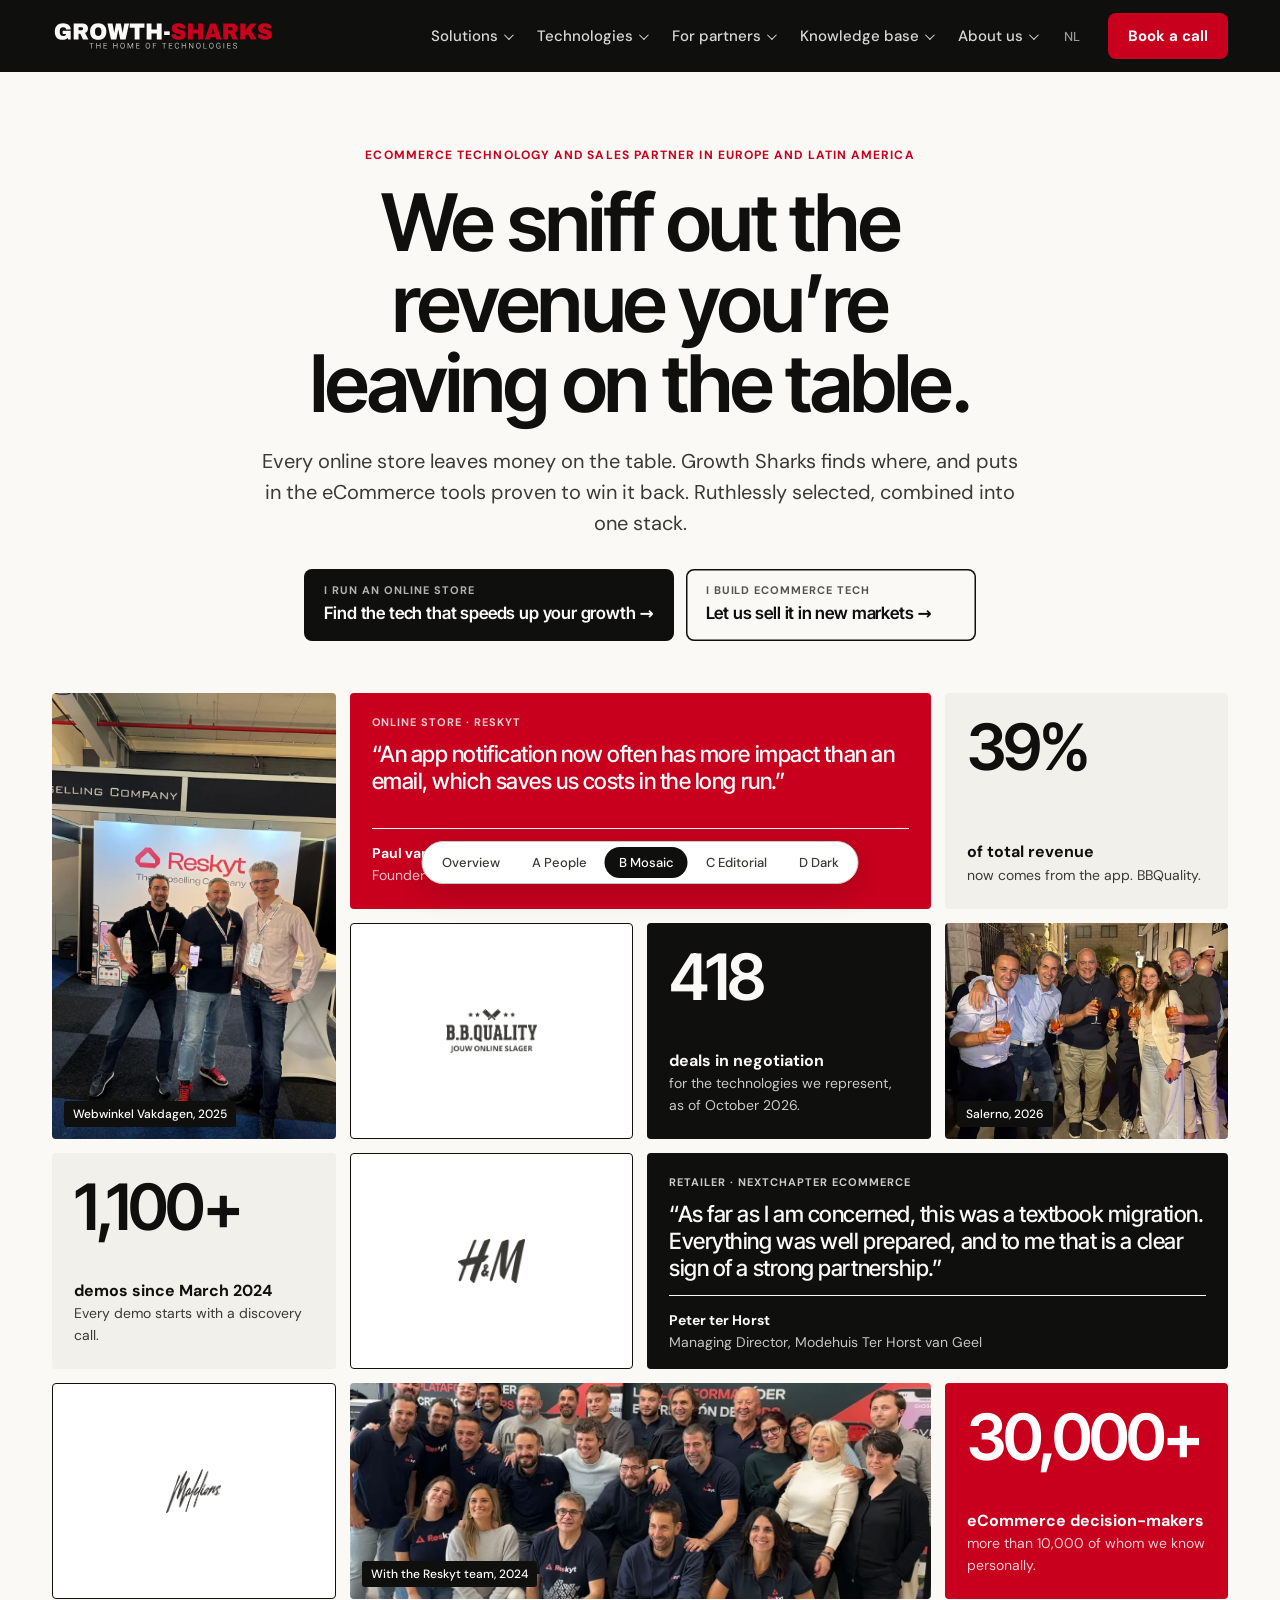
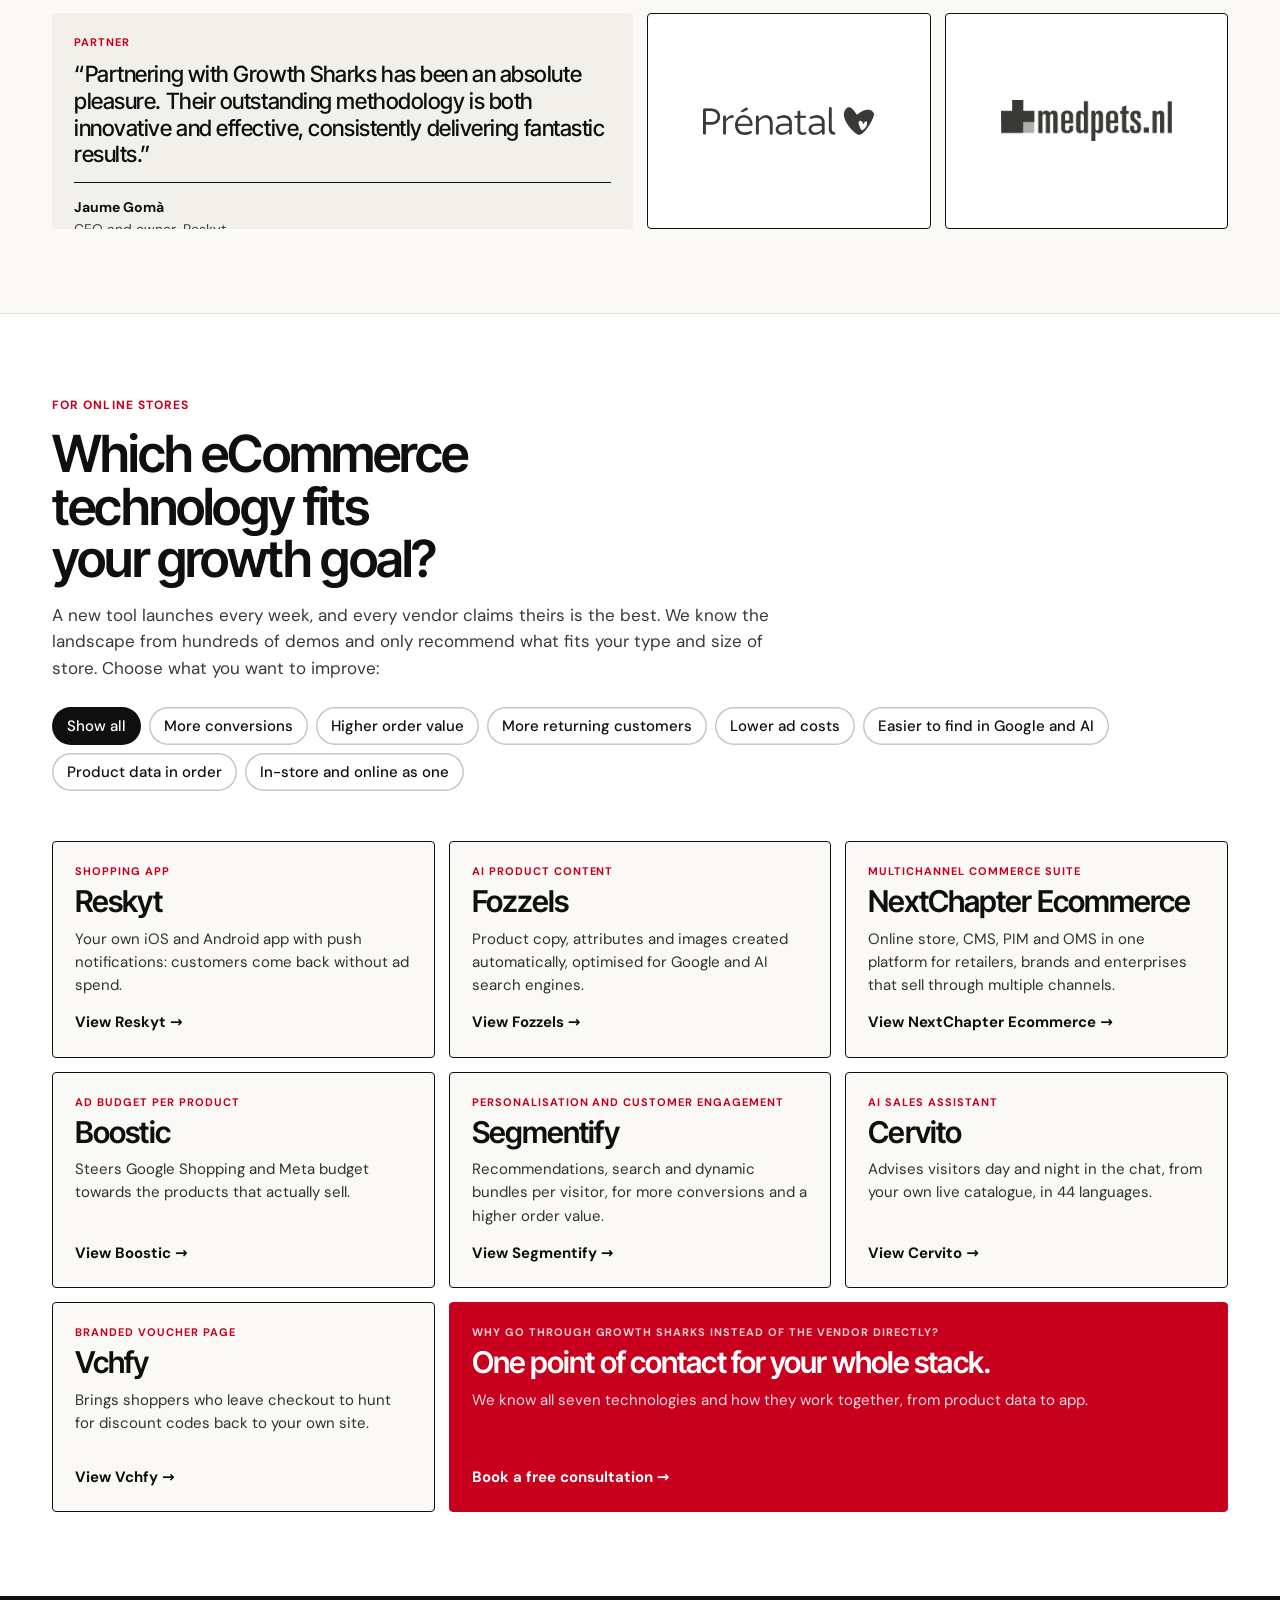
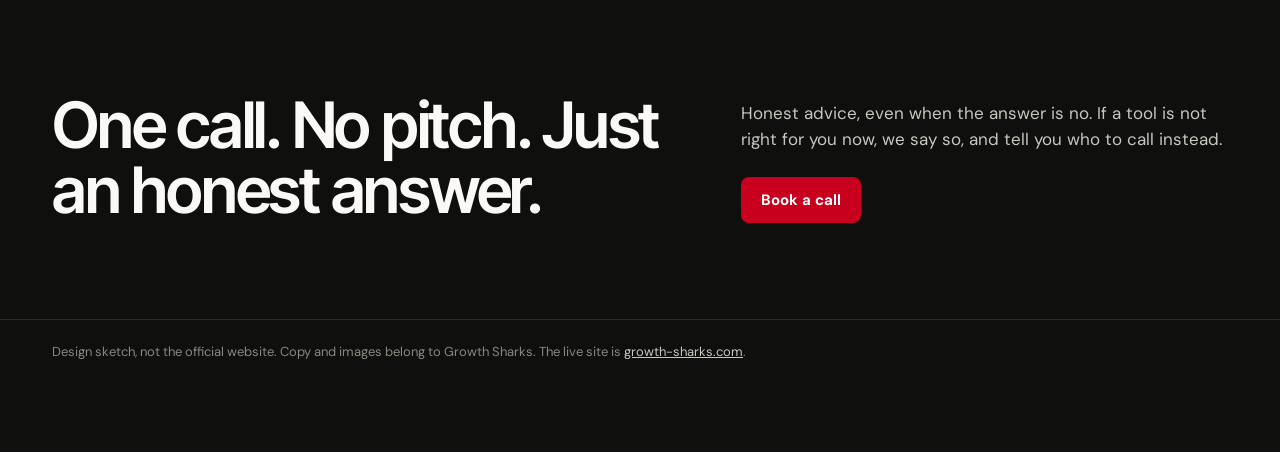
==== b-mosaic.html @ c6c8a829 "Design sketches: four directions for the home page" ====
<!doctype html>
<html lang="en">
<head>
<meta charset="utf-8">
<meta name="viewport" content="width=device-width,initial-scale=1">
<title>B. Proof mosaic</title>
<meta name="robots" content="noindex,nofollow">
<link rel="stylesheet" href="base.css">
<script src="proto.js" defer></script>
<style>
/* B. Proof mosaic. References: Intercom, Jasper. Customers, numbers and photos in one grid right under the headline. */
.hero{padding:76px 0 44px;text-align:center}
.hero h1{font-size:clamp(44px,6.2vw,88px);max-width:15ch;margin:18px auto 22px}
.hero p.lead{font-size:20px;color:var(--ink-3);max-width:38em;margin:0 auto 30px}
.hero .go{display:flex;gap:12px;justify-content:center;flex-wrap:wrap}
.hero .go a{text-align:left;padding:14px 20px;border-radius:8px;background:var(--ink);color:var(--paper);min-width:290px}
.hero .go a+a{background:transparent;color:var(--ink);box-shadow:inset 0 0 0 1.5px var(--ink)}
.hero .go small{display:block;font:700 11px var(--body);letter-spacing:.09em;text-transform:uppercase;opacity:.7;margin-bottom:3px}
.hero .go b{font:600 17px var(--head);letter-spacing:-.01em}

.mos{padding:8px 0 84px}
.grid{display:grid;grid-template-columns:repeat(4,1fr);grid-auto-rows:216px;gap:14px}
.t{position:relative;overflow:hidden;padding:22px;display:flex;flex-direction:column;border-radius:4px}
.t.w2{grid-column:span 2}
.t.h2{grid-row:span 2}
.t.ph{padding:0}
.t.ph img{width:100%;height:100%;object-fit:cover}
.t.ph span{position:absolute;left:12px;bottom:12px;background:var(--ink);color:#fff;font:500 12px var(--body);padding:5px 9px;border-radius:3px}
.t.lg{border:1.5px solid var(--ink);align-items:center;justify-content:center;background:#fff}
.t.lg img{max-height:44px;max-width:72%}
.t.num{background:var(--paper-2)}
.t.num b{font:600 clamp(48px,5vw,76px)/1 var(--head);letter-spacing:-.045em}
.t.num strong{margin-top:auto;font-size:16px}
.t.num p{font-size:14px;color:var(--ink-3)}
.t.red{background:var(--red);color:#fff}
.t.ink{background:var(--ink);color:var(--paper)}
.t.red.num p,.t.ink.num p{color:inherit;opacity:.8}
.t q{quotes:none;display:block;margin-bottom:14px;font:500 clamp(19px,1.75vw,25px)/1.2 var(--head);letter-spacing:-.02em}
.t cite{margin-top:auto;padding-top:14px;border-top:1px solid currentColor;font-style:normal;font-size:14px;font-weight:700}
.t cite span{display:block;font-weight:400;opacity:.78}
.t .tag{font:700 11px var(--body);letter-spacing:.09em;text-transform:uppercase;opacity:.8;margin-bottom:12px}

.sel{background:#fff;border-top:1px solid var(--line);padding:84px 0}
.sel h2{font-size:clamp(34px,4vw,54px);max-width:18ch;margin:14px 0 18px}
.sel .intro{color:var(--ink-3);max-width:44em;margin-bottom:26px}
.cards{display:grid;grid-template-columns:repeat(3,1fr);gap:14px}
.cards a{display:flex;flex-direction:column;padding:22px;border:1.5px solid var(--ink);border-radius:4px;min-height:210px;background:var(--paper)}
.cards a:hover{background:var(--ink);color:var(--paper)}
.cards small{font:700 11px var(--body);letter-spacing:.09em;text-transform:uppercase;color:var(--red)}
.cards a:hover small{color:var(--red-soft)}
.cards b{font:600 30px/1.05 var(--head);letter-spacing:-.03em;margin:8px 0 10px}
.cards p{font-size:15px;opacity:.85}
.cards i{margin-top:auto;font-style:normal;font-weight:700;font-size:15px;padding-top:14px}
.cards .why{background:var(--red);color:#fff;border-color:var(--red)}
.cards .why:hover{background:var(--red-deep)}
.cards .why small{color:#fff;opacity:.8}

@media (max-width:1000px){.grid{grid-template-columns:repeat(2,1fr)}.cards{grid-template-columns:1fr 1fr}}
@media (max-width:620px){.grid{grid-template-columns:1fr;grid-auto-rows:auto}.t{min-height:200px}.t.w2{grid-column:auto}.t.h2{grid-row:auto}.t.ph{height:240px}.cards{grid-template-columns:1fr}.hero .go a{min-width:0;width:100%}}
</style>
</head>
<body>
<header class="hd"><div class="wrap">
  <img src="assets/img/gs-logo-light.svg" alt="Growth Sharks, the home of technologies">
  <nav><a href="#">Solutions</a><a href="#">Technologies</a><a href="#">For partners</a><a href="#">Knowledge base</a><a href="#">About us</a></nav>
  <a class="lang" href="https://www.growth-sharks.com/">NL</a><a class="btn" href="#contact">Book a call</a>
</div></header>

<section class="hero"><div class="wrap">
  <p class="eyebrow">eCommerce technology and sales partner in Europe and Latin America</p>
  <h1>We sniff out the revenue you’re leaving on the table.</h1>
  <p class="lead">Every online store leaves money on the table. Growth Sharks finds where, and puts in the eCommerce tools proven to win it back. Ruthlessly selected, combined into one stack.</p>
  <div class="go">
    <a href="#stores"><small>I run an online store</small><b>Find the tech that speeds up your growth →</b></a>
    <a href="https://www.growth-sharks.com/en/#gs-partners"><small>I build eCommerce tech</small><b>Let us sell it in new markets →</b></a>
  </div>
</div></section>

<section class="mos"><div class="wrap"><div class="grid">
  <div class="t ph h2"><img src="assets/img/reel/2025-wwv-mr-online-drogist.webp" alt=""><span>Webwinkel Vakdagen, 2025</span></div>
  <div class="t red w2">
    <p class="tag">Online store · Reskyt</p>
    <q>“An app notification now often has more impact than an email, which saves us costs in the long run.”</q>
    <cite>Paul van Dinther<span>Founder and owner, BBQuality</span></cite>
  </div>
  <div class="t num"><b>39%</b><strong>of total revenue</strong><p>now comes from the app. BBQuality.</p></div>

  <div class="t lg"><img src="assets/img/logos/bbquality.webp" alt="BBQuality"></div>
  <div class="t num ink"><b>418</b><strong>deals in negotiation</strong><p>for the technologies we represent, as of October 2026.</p></div>
  <div class="t ph"><img src="assets/img/reel/2026-salerno-networking.webp" alt=""><span>Salerno, 2026</span></div>

  <div class="t num"><b>1,100+</b><strong>demos since March 2024</strong><p>Every demo starts with a discovery call.</p></div>
  <div class="t lg"><img src="assets/img/logos/hm.webp" alt="H&amp;M"></div>
  <div class="t ink w2">
    <p class="tag">Retailer · NextChapter Ecommerce</p>
    <q>“As far as I am concerned, this was a textbook migration. Everything was well prepared, and to me that is a clear sign of a strong partnership.”</q>
    <cite>Peter ter Horst<span>Managing Director, Modehuis Ter Horst van Geel</span></cite>
  </div>

  <div class="t lg"><img src="assets/img/logos/malelions.webp" alt="Malelions"></div>
  <div class="t ph w2"><img src="assets/img/reel/2024-reskyt-team-building-1.webp" alt=""><span>With the Reskyt team, 2024</span></div>
  <div class="t num red"><b>30,000+</b><strong>eCommerce decision-makers</strong><p>more than 10,000 of whom we know personally.</p></div>

  <div class="t w2" style="background:var(--paper-2)">
    <p class="tag" style="color:var(--red);opacity:1">Partner</p>
    <q>“Partnering with Growth Sharks has been an absolute pleasure. Their outstanding methodology is both innovative and effective, consistently delivering fantastic results.”</q>
    <cite>Jaume Gomà<span>CEO and owner, Reskyt</span></cite>
  </div>
  <div class="t lg"><img src="assets/img/logos/prenatal.webp" alt="Prenatal"></div>
  <div class="t lg"><img src="assets/img/logos/medpets.webp" alt="Medpets"></div>
</div></div></section>

<section class="sel" id="stores"><div class="wrap">
  <p class="eyebrow">For online stores</p>
  <h2>Which eCommerce technology fits your growth goal?</h2>
  <p class="intro">A new tool launches every week, and every vendor claims theirs is the best. We know the landscape from hundreds of demos and only recommend what fits your type and size of store. Choose what you want to improve:</p>
  <div class="chips" data-goals></div>
  <div class="cards">
    <a data-tech="reskyt" href="https://www.growth-sharks.com/en/reskyt/"><small>Shopping app</small><b>Reskyt</b><p>Your own iOS and Android app with push notifications: customers come back without ad spend.</p><i>View Reskyt →</i></a>
    <a data-tech="fozzels" href="https://www.growth-sharks.com/en/fozzels/"><small>AI product content</small><b>Fozzels</b><p>Product copy, attributes and images created automatically, optimised for Google and AI search engines.</p><i>View Fozzels →</i></a>
    <a data-tech="nextchapter-ecommerce" href="https://www.growth-sharks.com/en/nextchapter-ecommerce/"><small>Multichannel commerce suite</small><b>NextChapter Ecommerce</b><p>Online store, CMS, PIM and OMS in one platform for retailers, brands and enterprises that sell through multiple channels.</p><i>View NextChapter Ecommerce →</i></a>
    <a data-tech="boostic" href="https://www.growth-sharks.com/en/boostic/"><small>Ad budget per product</small><b>Boostic</b><p>Steers Google Shopping and Meta budget towards the products that actually sell.</p><i>View Boostic →</i></a>
    <a data-tech="segmentify" href="https://www.growth-sharks.com/en/segmentify/"><small>Personalisation and customer engagement</small><b>Segmentify</b><p>Recommendations, search and dynamic bundles per visitor, for more conversions and a higher order value.</p><i>View Segmentify →</i></a>
    <a data-tech="cervito" href="https://www.growth-sharks.com/en/cervito/"><small>AI sales assistant</small><b>Cervito</b><p>Advises visitors day and night in the chat, from your own live catalogue, in 44 languages.</p><i>View Cervito →</i></a>
    <a data-tech="vchfy" href="https://www.growth-sharks.com/en/vchfy/"><small>Branded voucher page</small><b>Vchfy</b><p>Brings shoppers who leave checkout to hunt for discount codes back to your own site.</p><i>View Vchfy →</i></a>
    <a href="#contact" class="why" style="grid-column:span 2"><small>Why go through Growth Sharks instead of the vendor directly?</small><b>One point of contact for your whole stack.</b><p>We know all seven technologies and how they work together, from product data to app.</p><i>Book a free consultation →</i></a>
  </div>
</div></section>

<section class="cta" id="contact"><div class="wrap">
  <h2>One call. No pitch. Just an honest answer.</h2>
  <div><p>Honest advice, even when the answer is no. If a tool is not right for you now, we say so, and tell you who to call instead.</p><a class="btn" href="https://www.growth-sharks.com/en/#gs-contact">Book a call</a></div>
</div></section>
<div class="ft"><div class="wrap">Design sketch, not the official website. Copy and images belong to Growth Sharks. The live site is <a href="https://www.growth-sharks.com/en/" style="text-decoration:underline">growth-sharks.com</a>.</div></div>

<nav class="sw"><a href="index.html">Overview</a><a href="a-people.html">A People</a><a class="on" href="b-mosaic.html">B Mosaic</a><a href="c-editorial.html">C Editorial</a><a href="d-dark.html">D Dark</a></nav>
</body>
</html>
---- base.css ----
/* Shared base for all variants. Colours, fonts and copy come from the current Growth Sharks site. */
@font-face{font-family:"Inter Tight";font-weight:500;font-display:swap;src:url("assets/fonts/inter-tight-latin-500-normal.BFXNXuvF.woff2") format("woff2")}
@font-face{font-family:"Inter Tight";font-weight:600;font-display:swap;src:url("assets/fonts/inter-tight-latin-600-normal.BgSTtRxb.woff2") format("woff2")}
@font-face{font-family:"Inter Tight";font-weight:700;font-display:swap;src:url("assets/fonts/inter-tight-latin-700-normal.BZKd_v_8.woff2") format("woff2")}
@font-face{font-family:"DM Sans";font-weight:400;font-display:swap;src:url("assets/fonts/dm-sans-latin-400-normal.CW0RaeGs.woff2") format("woff2")}
@font-face{font-family:"DM Sans";font-weight:500;font-display:swap;src:url("assets/fonts/dm-sans-latin-500-normal.B9HHJjqV.woff2") format("woff2")}
@font-face{font-family:"DM Sans";font-weight:700;font-display:swap;src:url("assets/fonts/dm-sans-latin-700-normal.DvUfVpUG.woff2") format("woff2")}

:root{
  --ink:#0f0f0d; --ink-2:#2b2a26; --ink-3:#3a3935;
  --red:#c8001e; --red-deep:#9a0016; --red-soft:#ff8a96;
  --paper:#faf9f6; --paper-2:#f2f0eb; --line:#e4e1da; --line-2:#c9c6be;
  --mute:#8a877f; --white:#fff;
  --head:"Inter Tight","DM Sans",system-ui,sans-serif;
  --body:"DM Sans",system-ui,-apple-system,"Segoe UI",sans-serif;
  --wrap:1240px;
}
*{box-sizing:border-box}
html{-webkit-text-size-adjust:100%}
body{margin:0;background:var(--paper);color:var(--ink);font:400 17px/1.55 var(--body);-webkit-font-smoothing:antialiased}
img{display:block;max-width:100%}
a{color:inherit;text-decoration:none}
h1,h2,h3,p,figure,blockquote,ul{margin:0;padding:0}
ul{list-style:none}
h1,h2,h3{font-family:var(--head);font-weight:600;letter-spacing:-.035em;line-height:1.02;text-wrap:balance}
.wrap{max-width:var(--wrap);margin:0 auto;padding:0 32px}
.eyebrow{font:700 12px/1.3 var(--body);letter-spacing:.09em;text-transform:uppercase;color:var(--red)!important}
.mute{color:var(--mute)}

/* Header stays dark, as now, because the logo exists only in the light version */
.hd{background:var(--ink);color:var(--paper);position:sticky;top:0;z-index:20}
.hd .wrap{display:flex;align-items:center;gap:28px;height:72px}
.hd img{height:30px;width:auto}
.hd nav{margin-left:auto;display:flex;gap:26px;font:500 15px var(--body)}
.hd nav a{opacity:.86}
.hd nav a:hover{opacity:1}
.hd .lang{font:500 13px var(--body);opacity:.6}
.hd .lang:hover{opacity:1}
html{scroll-behavior:smooth;scroll-padding-top:84px}
[hidden]{display:none!important}
:focus-visible{outline:2px solid var(--red);outline-offset:3px}

/* Header menus, built by proto.js from the live site's menu */
.hd nav .dd{position:static}
.hd nav button{background:none;border:0;padding:8px 0;color:inherit;font:500 15px var(--body);opacity:.86;cursor:pointer;display:flex;align-items:center;gap:6px}
.hd nav button::after{content:"";width:6px;height:6px;border-right:1.5px solid currentColor;border-bottom:1.5px solid currentColor;transform:rotate(45deg) translateY(-2px);transition:transform .15s}
.hd nav button:hover,.hd nav .open button{opacity:1}
.hd nav .open button::after{transform:rotate(225deg) translate(-2px,-1px)}
.dd-panel{display:none;position:absolute;left:0;right:0;top:72px;background:var(--paper);color:var(--ink);border-bottom:1.5px solid var(--ink);box-shadow:0 24px 40px rgba(15,15,13,.14)}
.dd.open .dd-panel{display:grid;grid-template-columns:minmax(0,300px) minmax(0,1fr);gap:48px;padding:32px max(32px,calc((100vw - var(--wrap))/2 + 32px)) 36px}
.dd-head p{font:600 22px/1.2 var(--head);letter-spacing:-.02em;margin-bottom:14px}
.dd-head a{font-weight:700;font-size:15px;border-bottom:2px solid var(--red)}
.dd-list{display:grid;grid-template-columns:repeat(2,minmax(0,1fr));gap:0 36px}
.dd-list a{display:block;padding:12px 0;border-top:1px solid var(--line-2)}
.dd-list b{display:block;font:600 17px var(--head);letter-spacing:-.01em}
.dd-list span{font-size:14px;color:var(--ink-3)}
.dd-list a:hover b{color:var(--red)}
.burger{display:none;margin-left:auto;background:none;border:0;color:inherit;font:700 14px var(--body);padding:10px 4px;cursor:pointer}

/* Goal filter chips, same in every variant */
.chips{display:flex;flex-wrap:wrap;gap:8px;margin-bottom:22px}
.chips button{padding:9px 15px;border-radius:99px;border:0;background:transparent;box-shadow:inset 0 0 0 1.5px var(--line-2);font:500 15px var(--body);color:var(--ink);cursor:pointer}
.chips button:hover{box-shadow:inset 0 0 0 1.5px var(--ink)}
.chips button.on{background:var(--ink);color:#fff;box-shadow:none}
.chips-note{font-size:14px;color:var(--mute);min-height:22px;margin:-8px 0 14px}
.ft a{color:#c9c6be}

.btn{display:inline-flex;align-items:center;gap:8px;background:var(--red);color:#fff;font:700 15px var(--body);padding:13px 20px;border-radius:8px;border:0}
.btn:hover{background:var(--red-deep)}
.btn.ghost{background:transparent;color:inherit;box-shadow:inset 0 0 0 1.5px currentColor}
.btn.ghost:hover{background:var(--ink);color:var(--paper)}

/* Customer logo strip */
.logos{display:flex;flex-wrap:wrap;align-items:center;gap:18px 44px}
.logos img{height:26px;width:auto;opacity:.78}
.logos.on-dark img{filter:invert(1) brightness(1.6);opacity:.7}

/* Closing call to action, same in every variant */
.cta{background:var(--ink);color:var(--paper);padding:96px 0}
.cta .wrap{display:grid;grid-template-columns:1.3fr 1fr;gap:56px;align-items:end}
.cta h2{font-size:clamp(40px,5vw,68px)}
.cta p{color:#c9c6be;max-width:44ch;margin-bottom:24px}
.ft{background:var(--ink);color:#8a877f;font-size:13px;padding:22px 0 90px;border-top:1px solid #2b2a26}

/* Switcher between variants. Not part of the design. */
.sw{position:fixed;left:50%;bottom:16px;transform:translateX(-50%);z-index:50;display:flex;gap:4px;padding:5px;background:#fff;border:1px solid var(--line-2);border-radius:99px;box-shadow:0 8px 30px rgba(15,15,13,.18);font:500 13px var(--body)}
.sw a{padding:7px 14px;border-radius:99px;color:var(--ink-3);white-space:nowrap}
.sw a.on{background:var(--ink);color:#fff}
.sw a:hover:not(.on){background:var(--paper-2)}

@media (max-width:900px){
  .wrap{padding:0 20px}
  .burger{display:block}
  .hd .btn{margin-left:0!important;padding:10px 14px}
  .hd nav{display:none;position:absolute;left:0;right:0;top:72px;background:var(--ink);flex-direction:column;gap:0;padding:8px 20px 20px;max-height:calc(100vh - 72px);overflow:auto}
  .hd nav.show{display:flex}
  .hd nav button{width:100%;justify-content:space-between;padding:14px 0;border-top:1px solid #2b2a26;font-size:17px}
  .dd-panel{position:static;box-shadow:none;border:0;background:transparent;color:var(--paper)}
  .dd.open .dd-panel{display:block;padding:0 0 14px}
  .dd-head{display:none}
  .dd-list{grid-template-columns:1fr}
  .dd-list a{border-top:0;padding:8px 0}
  .dd-list span{color:#a9a69e}
  .hd .wrap{gap:12px}
  .hd img{height:22px;min-width:0}
  .hd .lang{display:none}
  .hd .btn{margin-left:auto}
  .cta .wrap{grid-template-columns:1fr;gap:20px}
  .sw{font-size:12px;max-width:calc(100vw - 16px);overflow:auto}
  .sw a{padding:7px 10px}
}
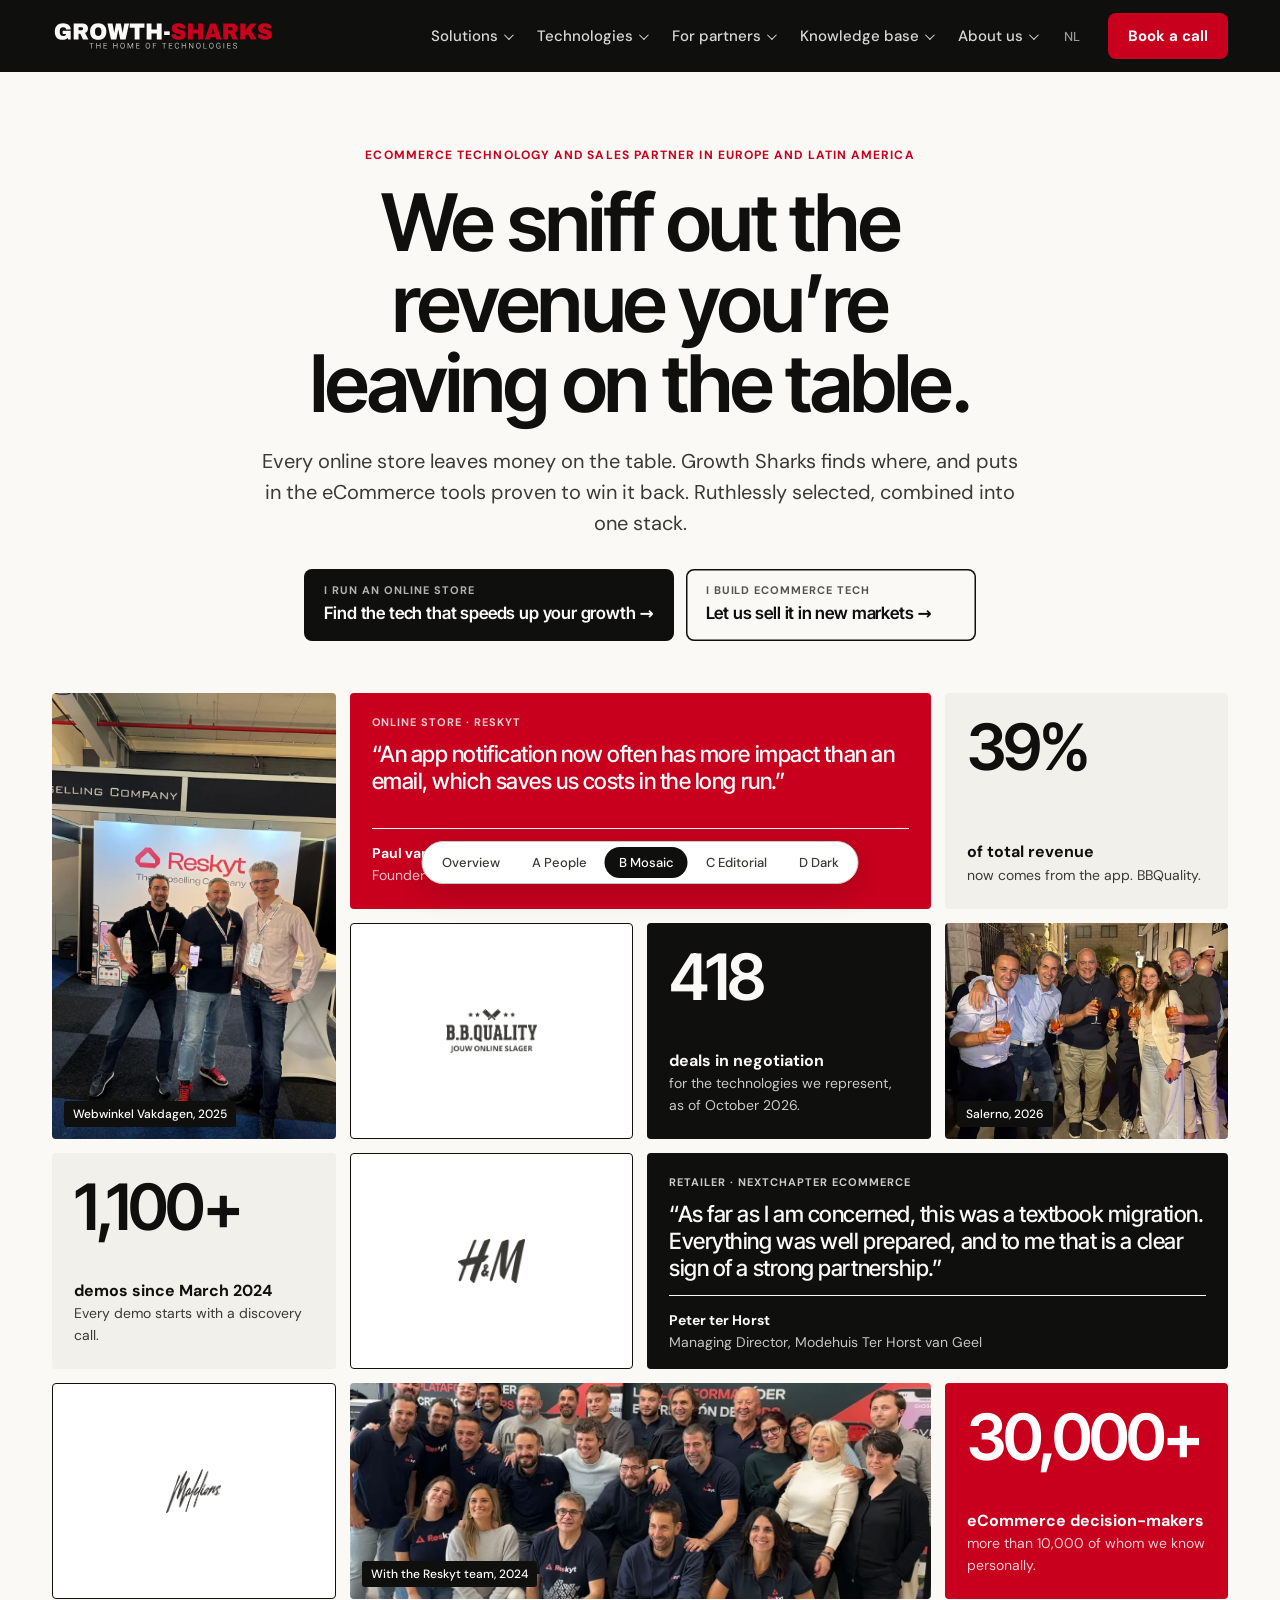
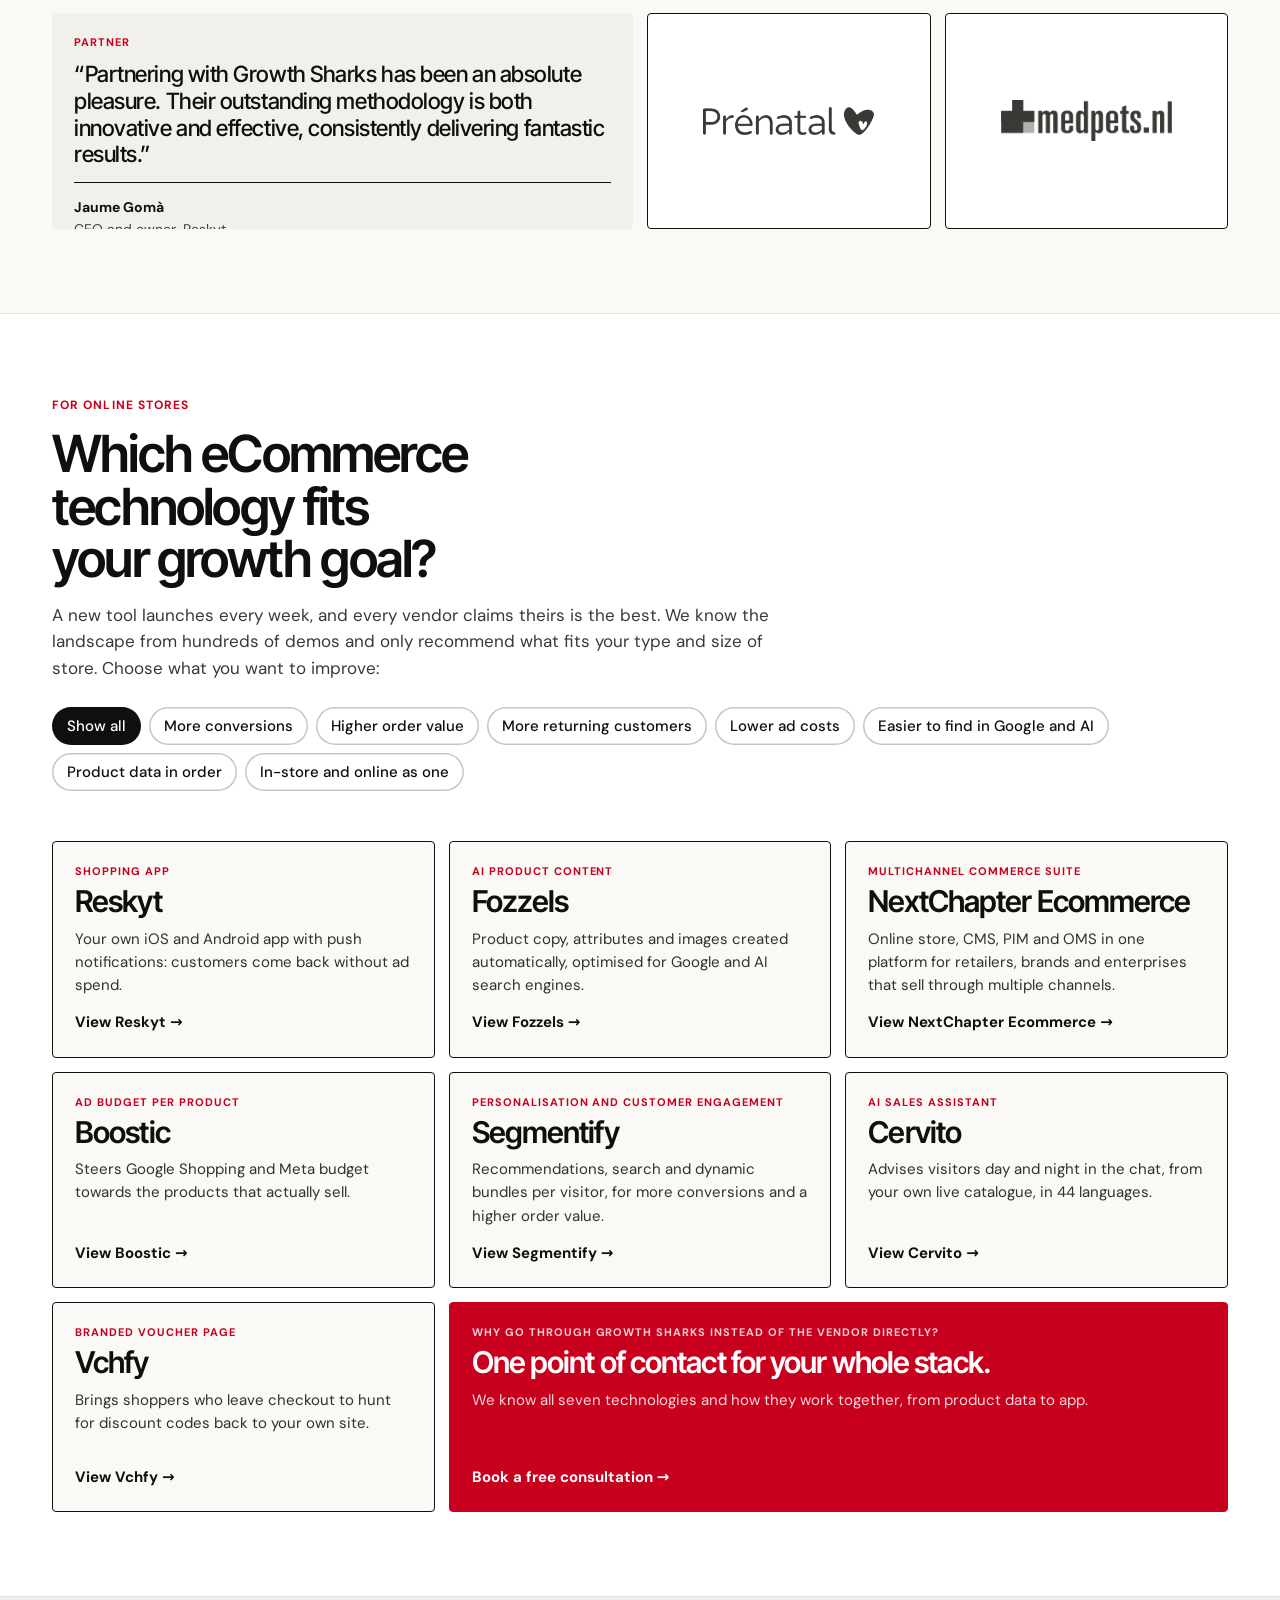
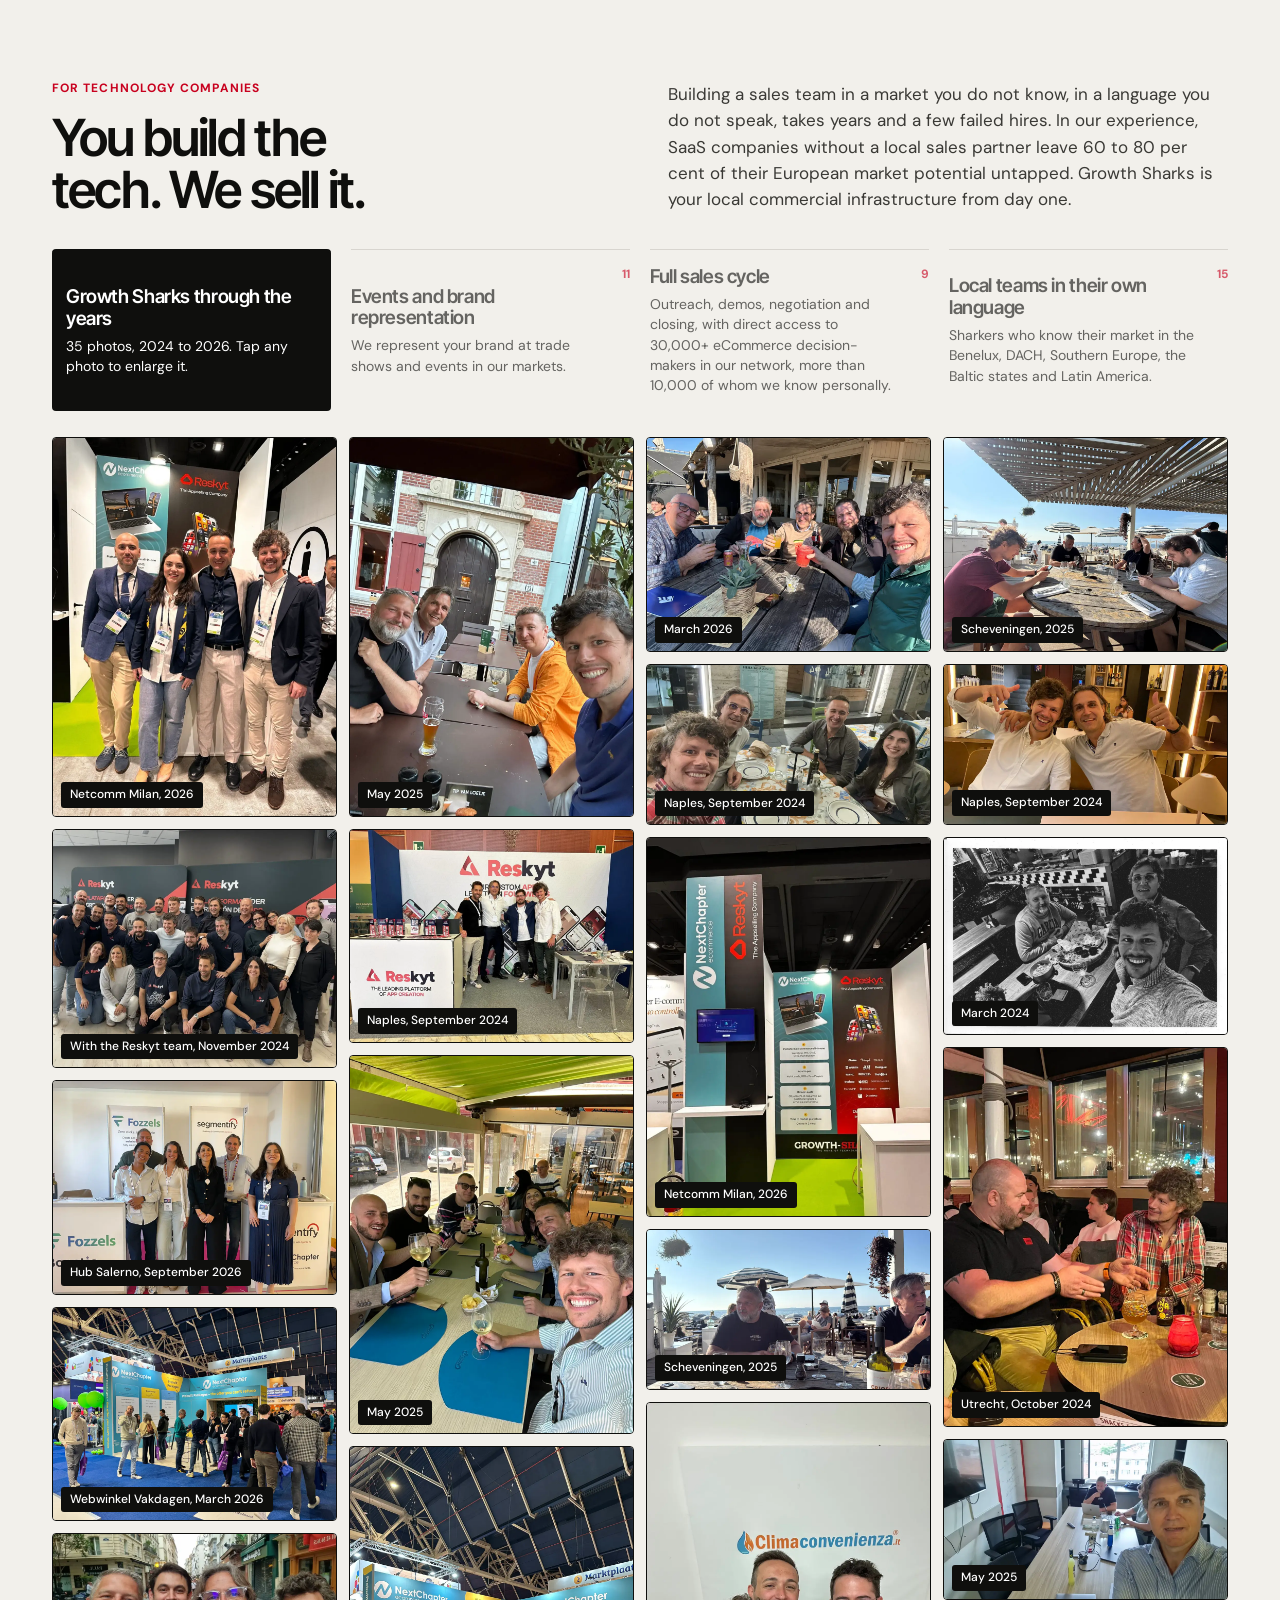
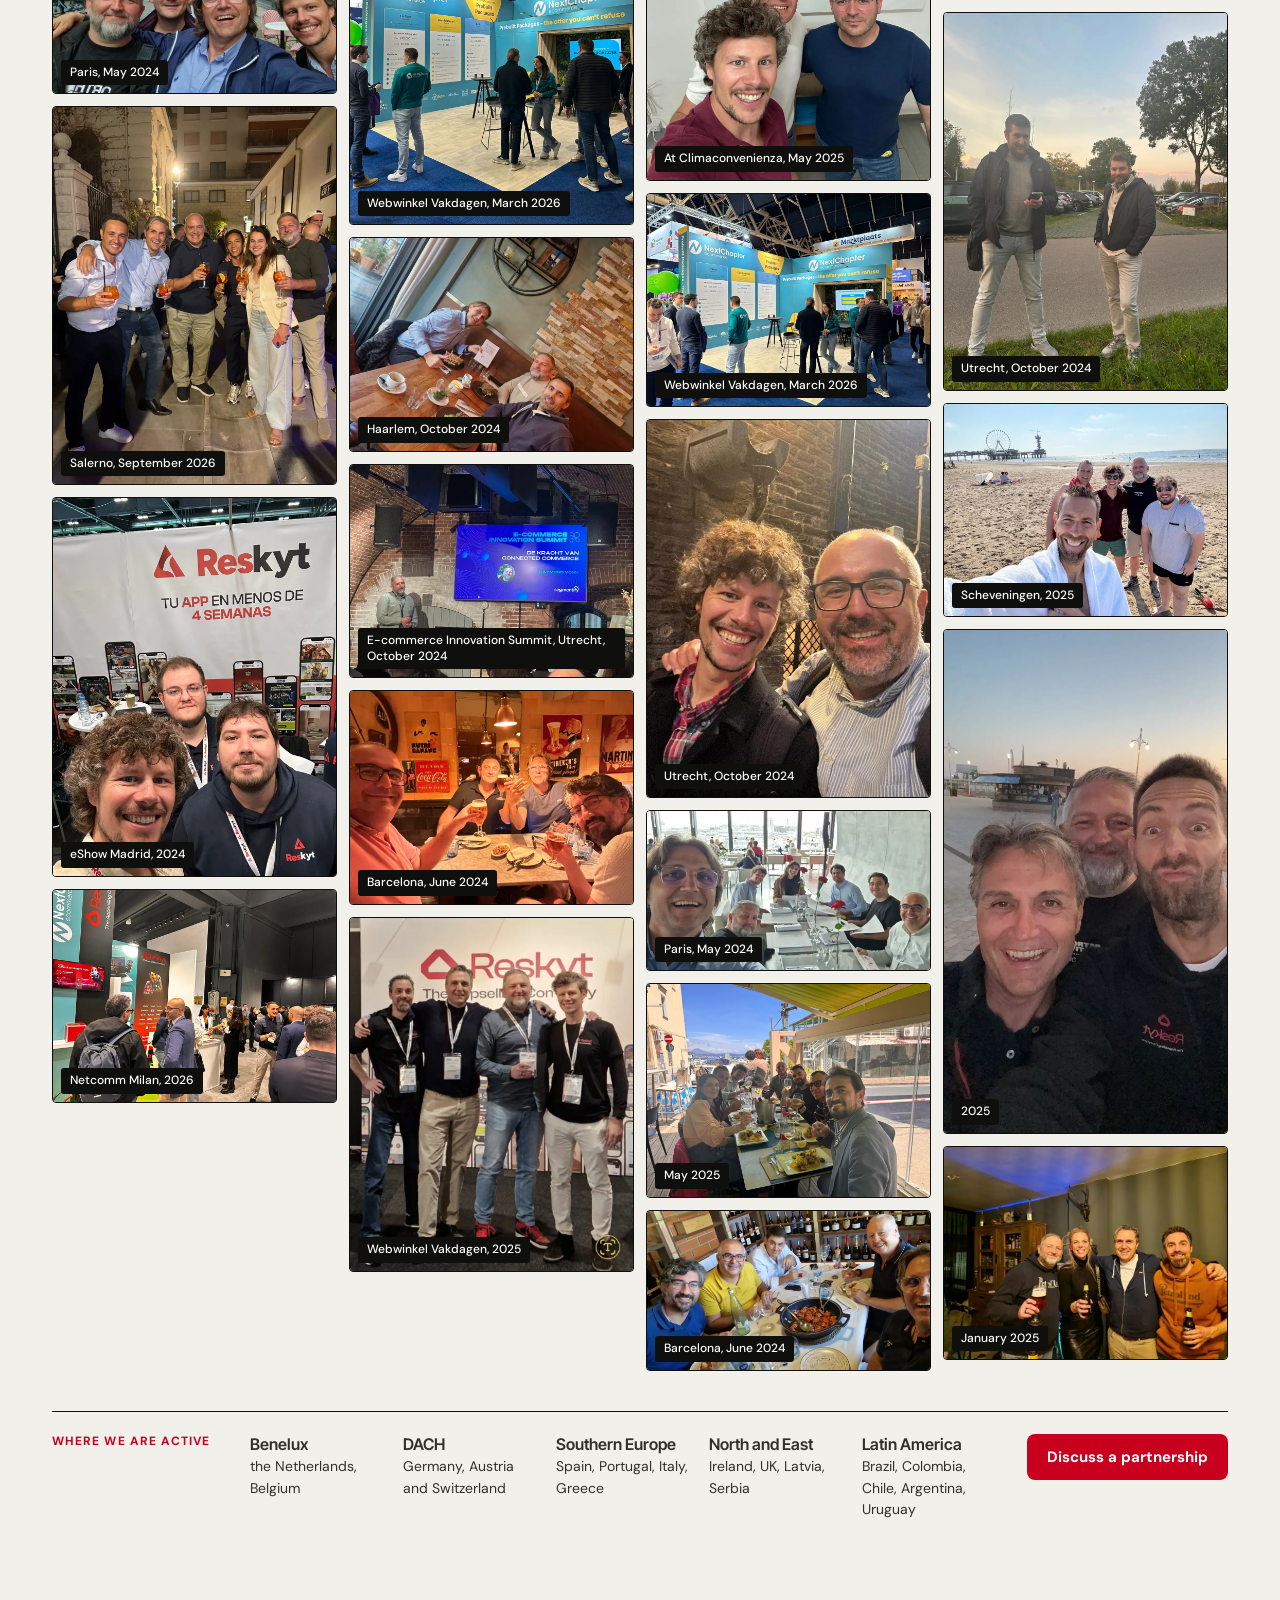
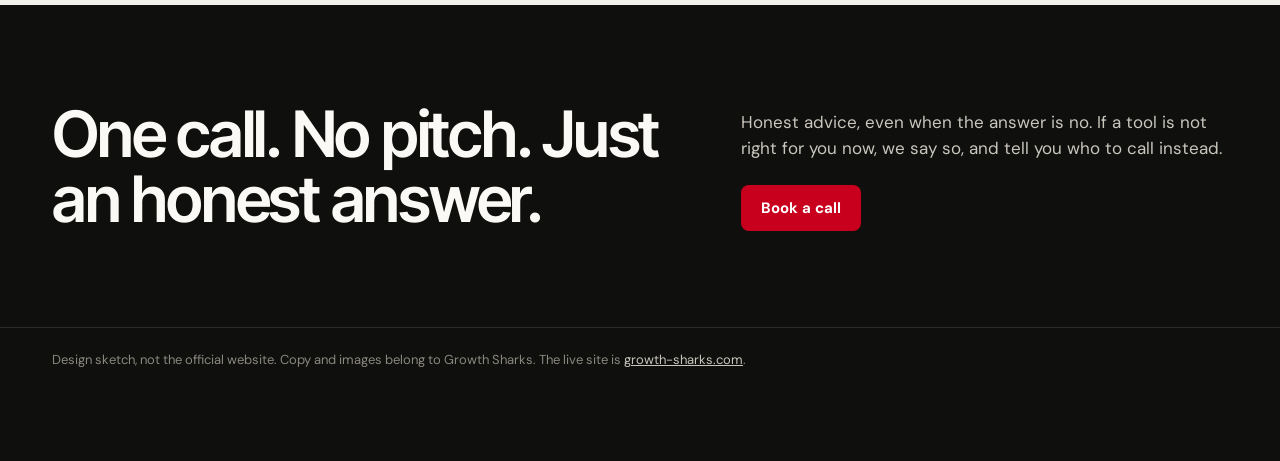
==== commit 4709a560: "Add photo proof section: trade shows, tech teams, local markets" ====
--- a/b-mosaic.html
+++ b/b-mosaic.html
@@ -57,6 +57,12 @@
 
 @media (max-width:1000px){.grid{grid-template-columns:repeat(2,1fr)}.cards{grid-template-columns:1fr 1fr}}
 @media (max-width:620px){.grid{grid-template-columns:1fr;grid-auto-rows:auto}.t{min-height:200px}.t.w2{grid-column:auto}.t.h2{grid-row:auto}.t.ph{height:240px}.cards{grid-template-columns:1fr}.hero .go a{min-width:0;width:100%}}
+/* Proof wall as bordered tiles with a caption badge */
+.proof{background:var(--paper-2)}
+.wall2 figure{border:1.5px solid var(--ink);border-radius:4px;overflow:hidden}
+.wall2 figcaption{position:absolute;left:8px;bottom:8px;background:var(--ink);color:#fff;padding:5px 9px;border-radius:3px;max-width:calc(100% - 16px)}
+.tabs button.on{background:var(--ink);color:#fff;border-top-color:var(--ink);padding-left:14px;border-radius:4px}
+.tabs button.on i{color:var(--red-soft);right:12px}
 </style>
 </head>
 <body>
@@ -72,7 +78,7 @@
   <p class="lead">Every online store leaves money on the table. Growth Sharks finds where, and puts in the eCommerce tools proven to win it back. Ruthlessly selected, combined into one stack.</p>
   <div class="go">
     <a href="#stores"><small>I run an online store</small><b>Find the tech that speeds up your growth →</b></a>
-    <a href="https://www.growth-sharks.com/en/#gs-partners"><small>I build eCommerce tech</small><b>Let us sell it in new markets →</b></a>
+    <a href="#partners"><small>I build eCommerce tech</small><b>Let us sell it in new markets →</b></a>
   </div>
 </div></section>
 
@@ -127,6 +133,61 @@
   </div>
 </div></section>
 
+<section class="proof" id="partners"><div class="wrap">
+  <div class="top">
+    <div><p class="eyebrow" style="margin-bottom:14px">For technology companies</p><h2>You build the tech. We sell it.</h2></div>
+    <p>Building a sales team in a market you do not know, in a language you do not speak, takes years and a few failed hires. In our experience, SaaS companies without a local sales partner leave 60 to 80 per cent of their European market potential untapped. Growth Sharks is your local commercial infrastructure from day one.</p>
+  </div>
+  <div class="tabs">
+    <button type="button" class="on" data-show="all" aria-pressed="true"><b>Growth Sharks through the years</b><span>35 photos, 2024 to 2026. Tap any photo to enlarge it.</span></button>
+    <button type="button" data-show="ev" aria-pressed="false"><b>Events and brand representation</b><span>We represent your brand at trade shows and events in our markets.</span><i>11</i></button>
+    <button type="button" data-show="sales" aria-pressed="false"><b>Full sales cycle</b><span>Outreach, demos, negotiation and closing, with direct access to 30,000+ eCommerce decision-makers in our network, more than 10,000 of whom we know personally.</span><i>9</i></button>
+    <button type="button" data-show="local" aria-pressed="false"><b>Local teams in their own language</b><span>Sharkers who know their market in the Benelux, DACH, Southern Europe, the Baltic states and Latin America.</span><i>15</i></button>
+  </div>
+  <div class="wall2">
+    <figure data-tag="ev" data-year="2026"><button type="button" aria-label="Enlarge photo: Netcomm Milan, 2026"><img src="assets/img/proof/2026-35.webp" width="1100" height="1466" loading="lazy" alt="Netcomm Milan, 2026"></button><figcaption>Netcomm Milan, 2026</figcaption></figure>
+    <figure data-tag="sales" data-year="2024"><button type="button" aria-label="Enlarge photo: With the Reskyt team, November 2024"><img src="assets/img/proof/2024-07.webp" width="1100" height="924" loading="lazy" alt="With the Reskyt team, November 2024"></button><figcaption>With the Reskyt team, November 2024</figcaption></figure>
+    <figure data-tag="ev" data-year="2026"><button type="button" aria-label="Enlarge photo: Hub Salerno, September 2026"><img src="assets/img/proof/2026-33.webp" width="1100" height="826" loading="lazy" alt="Hub Salerno, September 2026"></button><figcaption>Hub Salerno, September 2026</figcaption></figure>
+    <figure data-tag="ev" data-year="2026"><button type="button" aria-label="Enlarge photo: Webwinkel Vakdagen, March 2026"><img src="assets/img/proof/2026-41.webp" width="1100" height="826" loading="lazy" alt="Webwinkel Vakdagen, March 2026"></button><figcaption>Webwinkel Vakdagen, March 2026</figcaption></figure>
+    <figure data-tag="sales" data-year="2024"><button type="button" aria-label="Enlarge photo: Paris, May 2024"><img src="assets/img/proof/2024-05.webp" width="1100" height="618" loading="lazy" alt="Paris, May 2024"></button><figcaption>Paris, May 2024</figcaption></figure>
+    <figure data-tag="local" data-year="2026"><button type="button" aria-label="Enlarge photo: Salerno, September 2026"><img src="assets/img/proof/2026-34.webp" width="1100" height="1466" loading="lazy" alt="Salerno, September 2026"></button><figcaption>Salerno, September 2026</figcaption></figure>
+    <figure data-tag="ev" data-year="2024"><button type="button" aria-label="Enlarge photo: eShow Madrid, 2024"><img src="assets/img/proof/2024-00.webp" width="1100" height="1466" loading="lazy" alt="eShow Madrid, 2024"></button><figcaption>eShow Madrid, 2024</figcaption></figure>
+    <figure data-tag="ev" data-year="2026"><button type="button" aria-label="Enlarge photo: Netcomm Milan, 2026"><img src="assets/img/proof/2026-36.webp" width="1100" height="826" loading="lazy" alt="Netcomm Milan, 2026"></button><figcaption>Netcomm Milan, 2026</figcaption></figure>
+    <figure data-tag="sales" data-year="2025"><button type="button" aria-label="Enlarge photo: May 2025"><img src="assets/img/proof/2025-24.webp" width="1100" height="1466" loading="lazy" alt="May 2025"></button><figcaption>May 2025</figcaption></figure>
+    <figure data-tag="ev" data-year="2024"><button type="button" aria-label="Enlarge photo: Naples, September 2024"><img src="assets/img/proof/2024-02.webp" width="1100" height="826" loading="lazy" alt="Naples, September 2024"></button><figcaption>Naples, September 2024</figcaption></figure>
+    <figure data-tag="local" data-year="2025"><button type="button" aria-label="Enlarge photo: May 2025"><img src="assets/img/proof/2025-30.webp" width="1100" height="1466" loading="lazy" alt="May 2025"></button><figcaption>May 2025</figcaption></figure>
+    <figure data-tag="ev" data-year="2026"><button type="button" aria-label="Enlarge photo: Webwinkel Vakdagen, March 2026"><img src="assets/img/proof/2026-42.webp" width="1100" height="1466" loading="lazy" alt="Webwinkel Vakdagen, March 2026"></button><figcaption>Webwinkel Vakdagen, March 2026</figcaption></figure>
+    <figure data-tag="sales" data-year="2024"><button type="button" aria-label="Enlarge photo: Haarlem, October 2024"><img src="assets/img/proof/2024-08.webp" width="1100" height="826" loading="lazy" alt="Haarlem, October 2024"></button><figcaption>Haarlem, October 2024</figcaption></figure>
+    <figure data-tag="ev" data-year="2024"><button type="button" aria-label="Enlarge photo: E-commerce Innovation Summit, Utrecht, October 2024"><img src="assets/img/proof/2024-11.webp" width="1100" height="826" loading="lazy" alt="E-commerce Innovation Summit, Utrecht, October 2024"></button><figcaption>E-commerce Innovation Summit, Utrecht, October 2024</figcaption></figure>
+    <figure data-tag="local" data-year="2024"><button type="button" aria-label="Enlarge photo: Barcelona, June 2024"><img src="assets/img/proof/2024-13.webp" width="1100" height="826" loading="lazy" alt="Barcelona, June 2024"></button><figcaption>Barcelona, June 2024</figcaption></figure>
+    <figure data-tag="ev" data-year="2025"><button type="button" aria-label="Enlarge photo: Webwinkel Vakdagen, 2025"><img src="assets/img/proof/2025-25.webp" width="800" height="998" loading="lazy" alt="Webwinkel Vakdagen, 2025"></button><figcaption>Webwinkel Vakdagen, 2025</figcaption></figure>
+    <figure data-tag="sales" data-year="2026"><button type="button" aria-label="Enlarge photo: March 2026"><img src="assets/img/proof/2026-32.webp" width="1100" height="826" loading="lazy" alt="March 2026"></button><figcaption>March 2026</figcaption></figure>
+    <figure data-tag="local" data-year="2024"><button type="button" aria-label="Enlarge photo: Naples, September 2024"><img src="assets/img/proof/2024-03.webp" width="1100" height="620" loading="lazy" alt="Naples, September 2024"></button><figcaption>Naples, September 2024</figcaption></figure>
+    <figure data-tag="ev" data-year="2026"><button type="button" aria-label="Enlarge photo: Netcomm Milan, 2026"><img src="assets/img/proof/2026-37.webp" width="1100" height="1466" loading="lazy" alt="Netcomm Milan, 2026"></button><figcaption>Netcomm Milan, 2026</figcaption></figure>
+    <figure data-tag="local" data-year="2025"><button type="button" aria-label="Enlarge photo: Scheveningen, 2025"><img src="assets/img/proof/2025-20.webp" width="1100" height="618" loading="lazy" alt="Scheveningen, 2025"></button><figcaption>Scheveningen, 2025</figcaption></figure>
+    <figure data-tag="sales" data-year="2025"><button type="button" aria-label="Enlarge photo: At Climaconvenienza, May 2025"><img src="assets/img/proof/2025-29.webp" width="1100" height="1466" loading="lazy" alt="At Climaconvenienza, May 2025"></button><figcaption>At Climaconvenienza, May 2025</figcaption></figure>
+    <figure data-tag="ev" data-year="2026"><button type="button" aria-label="Enlarge photo: Webwinkel Vakdagen, March 2026"><img src="assets/img/proof/2026-43.webp" width="1100" height="826" loading="lazy" alt="Webwinkel Vakdagen, March 2026"></button><figcaption>Webwinkel Vakdagen, March 2026</figcaption></figure>
+    <figure data-tag="local" data-year="2024"><button type="button" aria-label="Enlarge photo: Utrecht, October 2024"><img src="assets/img/proof/2024-09.webp" width="1100" height="1466" loading="lazy" alt="Utrecht, October 2024"></button><figcaption>Utrecht, October 2024</figcaption></figure>
+    <figure data-tag="sales" data-year="2024"><button type="button" aria-label="Enlarge photo: Paris, May 2024"><img src="assets/img/proof/2024-06.webp" width="1100" height="618" loading="lazy" alt="Paris, May 2024"></button><figcaption>Paris, May 2024</figcaption></figure>
+    <figure data-tag="local" data-year="2025"><button type="button" aria-label="Enlarge photo: May 2025"><img src="assets/img/proof/2025-31.webp" width="1100" height="826" loading="lazy" alt="May 2025"></button><figcaption>May 2025</figcaption></figure>
+    <figure data-tag="local" data-year="2024"><button type="button" aria-label="Enlarge photo: Barcelona, June 2024"><img src="assets/img/proof/2024-14.webp" width="1100" height="618" loading="lazy" alt="Barcelona, June 2024"></button><figcaption>Barcelona, June 2024</figcaption></figure>
+    <figure data-tag="local" data-year="2025"><button type="button" aria-label="Enlarge photo: Scheveningen, 2025"><img src="assets/img/proof/2025-22.webp" width="1100" height="826" loading="lazy" alt="Scheveningen, 2025"></button><figcaption>Scheveningen, 2025</figcaption></figure>
+    <figure data-tag="local" data-year="2024"><button type="button" aria-label="Enlarge photo: Naples, September 2024"><img src="assets/img/proof/2024-04.webp" width="1100" height="618" loading="lazy" alt="Naples, September 2024"></button><figcaption>Naples, September 2024</figcaption></figure>
+    <figure data-tag="sales" data-year="2024"><button type="button" aria-label="Enlarge photo: March 2024"><img src="assets/img/proof/2024-01.webp" width="1100" height="764" loading="lazy" alt="March 2024"></button><figcaption>March 2024</figcaption></figure>
+    <figure data-tag="local" data-year="2024"><button type="button" aria-label="Enlarge photo: Utrecht, October 2024"><img src="assets/img/proof/2024-12.webp" width="1100" height="1466" loading="lazy" alt="Utrecht, October 2024"></button><figcaption>Utrecht, October 2024</figcaption></figure>
+    <figure data-tag="sales" data-year="2025"><button type="button" aria-label="Enlarge photo: May 2025"><img src="assets/img/proof/2025-28.webp" width="1100" height="618" loading="lazy" alt="May 2025"></button><figcaption>May 2025</figcaption></figure>
+    <figure data-tag="local" data-year="2024"><button type="button" aria-label="Enlarge photo: Utrecht, October 2024"><img src="assets/img/proof/2024-10.webp" width="1100" height="1466" loading="lazy" alt="Utrecht, October 2024"></button><figcaption>Utrecht, October 2024</figcaption></figure>
+    <figure data-tag="local" data-year="2025"><button type="button" aria-label="Enlarge photo: Scheveningen, 2025"><img src="assets/img/proof/2025-21.webp" width="1100" height="826" loading="lazy" alt="Scheveningen, 2025"></button><figcaption>Scheveningen, 2025</figcaption></figure>
+    <figure data-tag="local" data-year="2025"><button type="button" aria-label="Enlarge photo: 2025"><img src="assets/img/proof/2025-15.webp" width="1100" height="1954" loading="lazy" alt="2025"></button><figcaption>2025</figcaption></figure>
+    <figure data-tag="local" data-year="2025"><button type="button" aria-label="Enlarge photo: January 2025"><img src="assets/img/proof/2025-23.webp" width="800" height="600" loading="lazy" alt="January 2025"></button><figcaption>January 2025</figcaption></figure>
+  </div>
+  <div class="active">
+    <p class="eyebrow">Where we are active</p>
+    <ul><li><b>Benelux</b>the Netherlands, Belgium</li><li><b>DACH</b>Germany, Austria and Switzerland</li><li><b>Southern Europe</b>Spain, Portugal, Italy, Greece</li><li><b>North and East</b>Ireland, UK, Latvia, Serbia</li><li><b>Latin America</b>Brazil, Colombia, Chile, Argentina, Uruguay</li></ul>
+    <a class="btn" href="https://www.growth-sharks.com/en/#gs-partners">Discuss a partnership</a>
+  </div>
+</div></section>
+
 <section class="cta" id="contact"><div class="wrap">
   <h2>One call. No pitch. Just an honest answer.</h2>
   <div><p>Honest advice, even when the answer is no. If a tool is not right for you now, we say so, and tell you who to call instead.</p><a class="btn" href="https://www.growth-sharks.com/en/#gs-contact">Book a call</a></div>
--- a/base.css
+++ b/base.css
@@ -57,6 +57,38 @@
 .dd-list a:hover b{color:var(--red)}
 .burger{display:none;margin-left:auto;background:none;border:0;color:inherit;font:700 14px var(--body);padding:10px 4px;cursor:pointer}
 
+/* Photo proof section: same markup in every variant, each variant restyles it */
+.proof{padding:84px 0;border-top:1px solid var(--line)}
+.proof .top{display:grid;grid-template-columns:1fr 1fr;gap:56px;margin-bottom:34px}
+.proof h2{font-size:clamp(34px,4vw,54px)}
+.proof .top p{color:var(--ink-3)}
+.tabs{display:grid;grid-template-columns:repeat(4,1fr);gap:0 20px;margin-bottom:26px}
+.tabs button{position:relative;text-align:left;background:none;border:0;border-top:1.5px solid var(--line-2);padding:16px 34px 16px 0;color:inherit;cursor:pointer;font:400 14px/1.45 var(--body);opacity:.62}
+.tabs button:hover{opacity:1}
+.tabs button.on{opacity:1;border-top:3px solid var(--red);padding-top:14.5px}
+.tabs b{display:block;font:600 19px/1.15 var(--head);letter-spacing:-.02em;margin-bottom:6px}
+.tabs i{position:absolute;right:0;top:16px;font:700 12px var(--body);font-style:normal;color:var(--red)}
+.wall2{column-count:4;column-gap:12px}
+.wall2 figure{break-inside:avoid;margin:0 0 12px;position:relative}
+.wall2 button{display:block;width:100%;padding:0;border:0;background:var(--paper-2);cursor:zoom-in;overflow:hidden}
+.wall2 img{width:100%;height:auto;transition:transform .25s,filter .25s}
+.wall2 button:hover img{transform:scale(1.03)}
+.wall2 figcaption{font:500 12px/1.3 var(--body);color:var(--ink-3);padding:7px 0 2px}
+.active{margin-top:40px;padding-top:22px;border-top:1.5px solid currentColor;display:grid;grid-template-columns:170px 1fr auto;gap:28px;align-items:start}
+.active ul{display:grid;grid-template-columns:repeat(5,1fr);gap:16px;font-size:14px;opacity:.85}
+.active li b{display:block;font:600 16px var(--head);margin-bottom:2px;opacity:1}
+
+.lb{position:fixed;inset:0;z-index:100;background:rgba(15,15,13,.94);display:none;align-items:center;justify-content:center;padding:56px 64px}
+.lb.show{display:flex}
+.lb img{max-width:100%;max-height:calc(100vh - 150px);width:auto;height:auto}
+.lb p{position:absolute;left:0;right:0;bottom:22px;text-align:center;color:#fff;font:500 15px var(--body)}
+.lb p span{opacity:.6;margin-left:12px}
+.lb button{position:absolute;background:none;border:0;color:#fff;font:400 34px/1 var(--body);cursor:pointer;padding:14px;opacity:.75}
+.lb button:hover{opacity:1}
+.lb .x{right:10px;top:8px}
+.lb .pv{left:8px;top:50%;transform:translateY(-50%)}
+.lb .nx{right:8px;top:50%;transform:translateY(-50%)}
+
 /* Goal filter chips, same in every variant */
 .chips{display:flex;flex-wrap:wrap;gap:8px;margin-bottom:22px}
 .chips button{padding:9px 15px;border-radius:99px;border:0;background:transparent;box-shadow:inset 0 0 0 1.5px var(--line-2);font:500 15px var(--body);color:var(--ink);cursor:pointer}
@@ -106,6 +138,13 @@
   .hd .lang{display:none}
   .hd .btn{margin-left:auto}
   .cta .wrap{grid-template-columns:1fr;gap:20px}
+  .proof .top{grid-template-columns:1fr;gap:18px}
+  .tabs{grid-template-columns:1fr 1fr}
+  .wall2{column-count:2;column-gap:8px}
+  .wall2 figure{margin-bottom:8px}
+  .active{grid-template-columns:1fr;gap:14px}
+  .active ul{grid-template-columns:1fr 1fr}
+  .lb{padding:50px 8px}
   .sw{font-size:12px;max-width:calc(100vw - 16px);overflow:auto}
   .sw a{padding:7px 10px}
 }
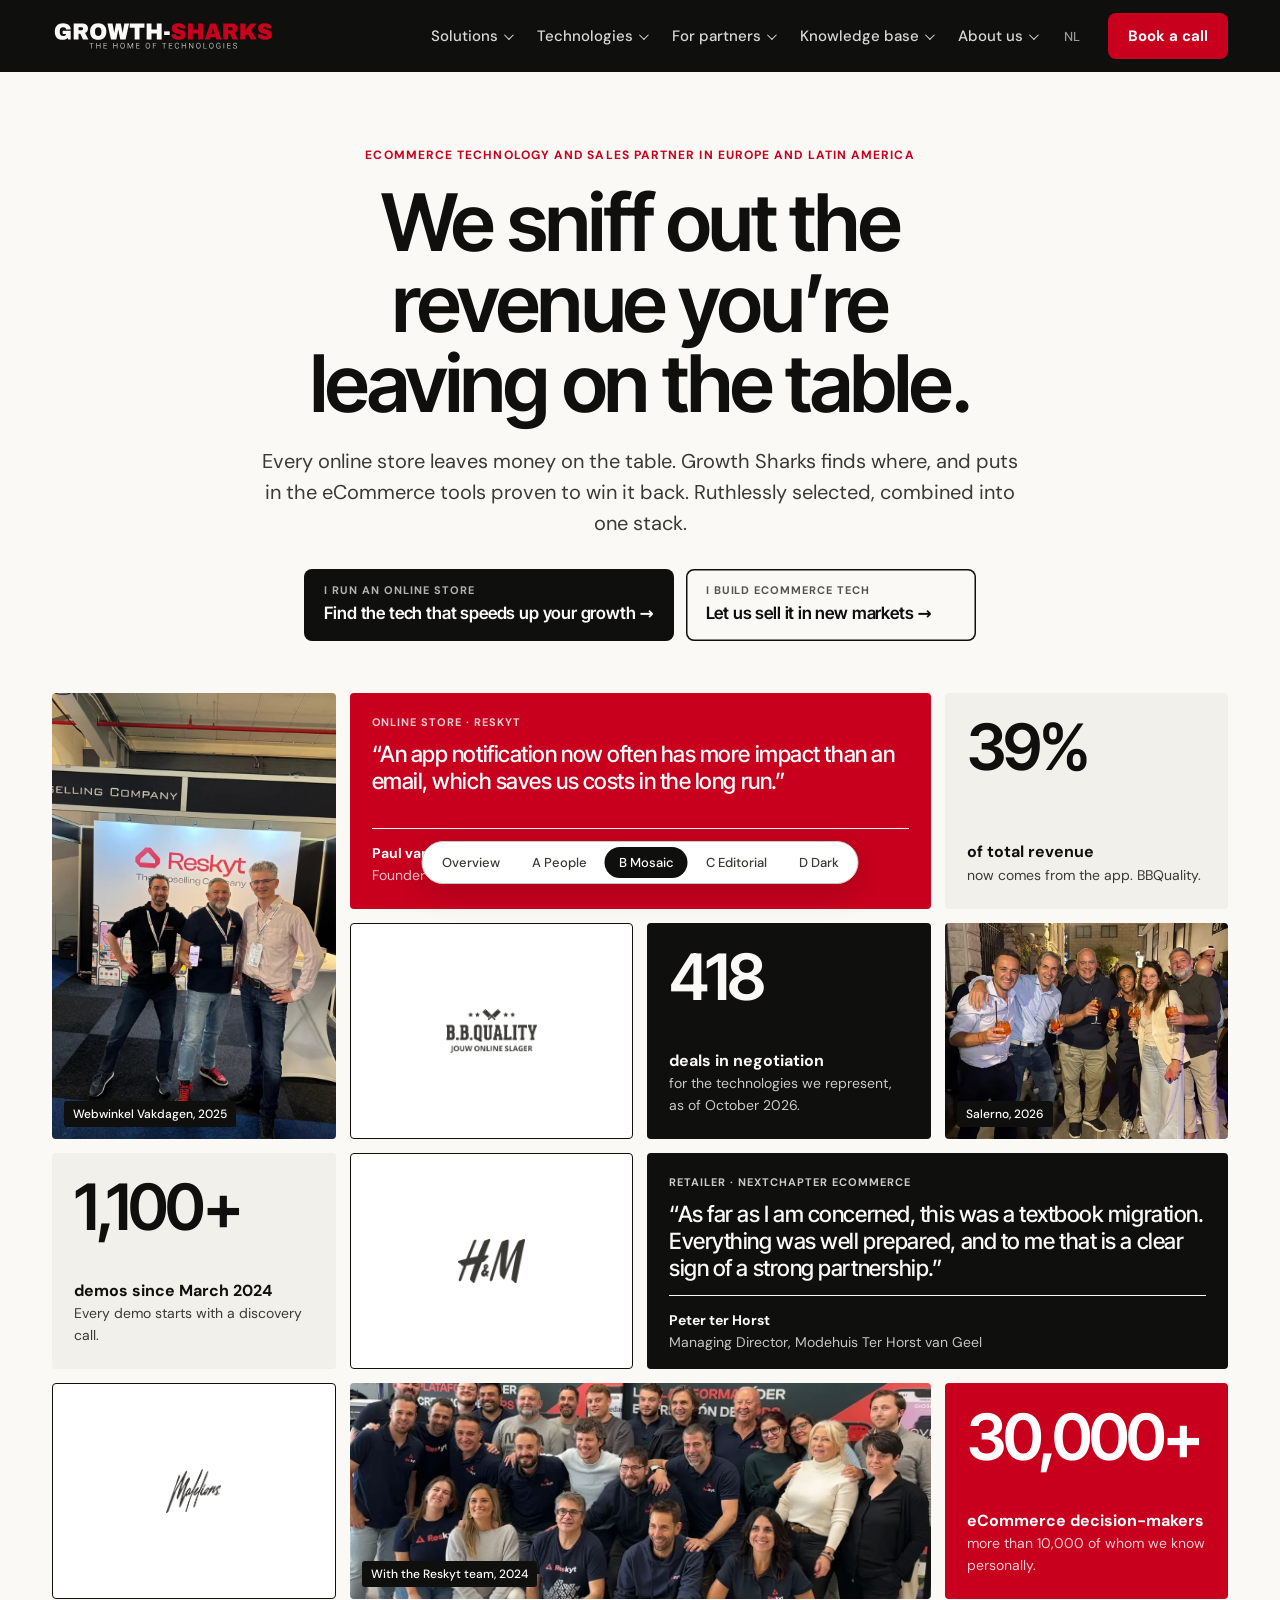
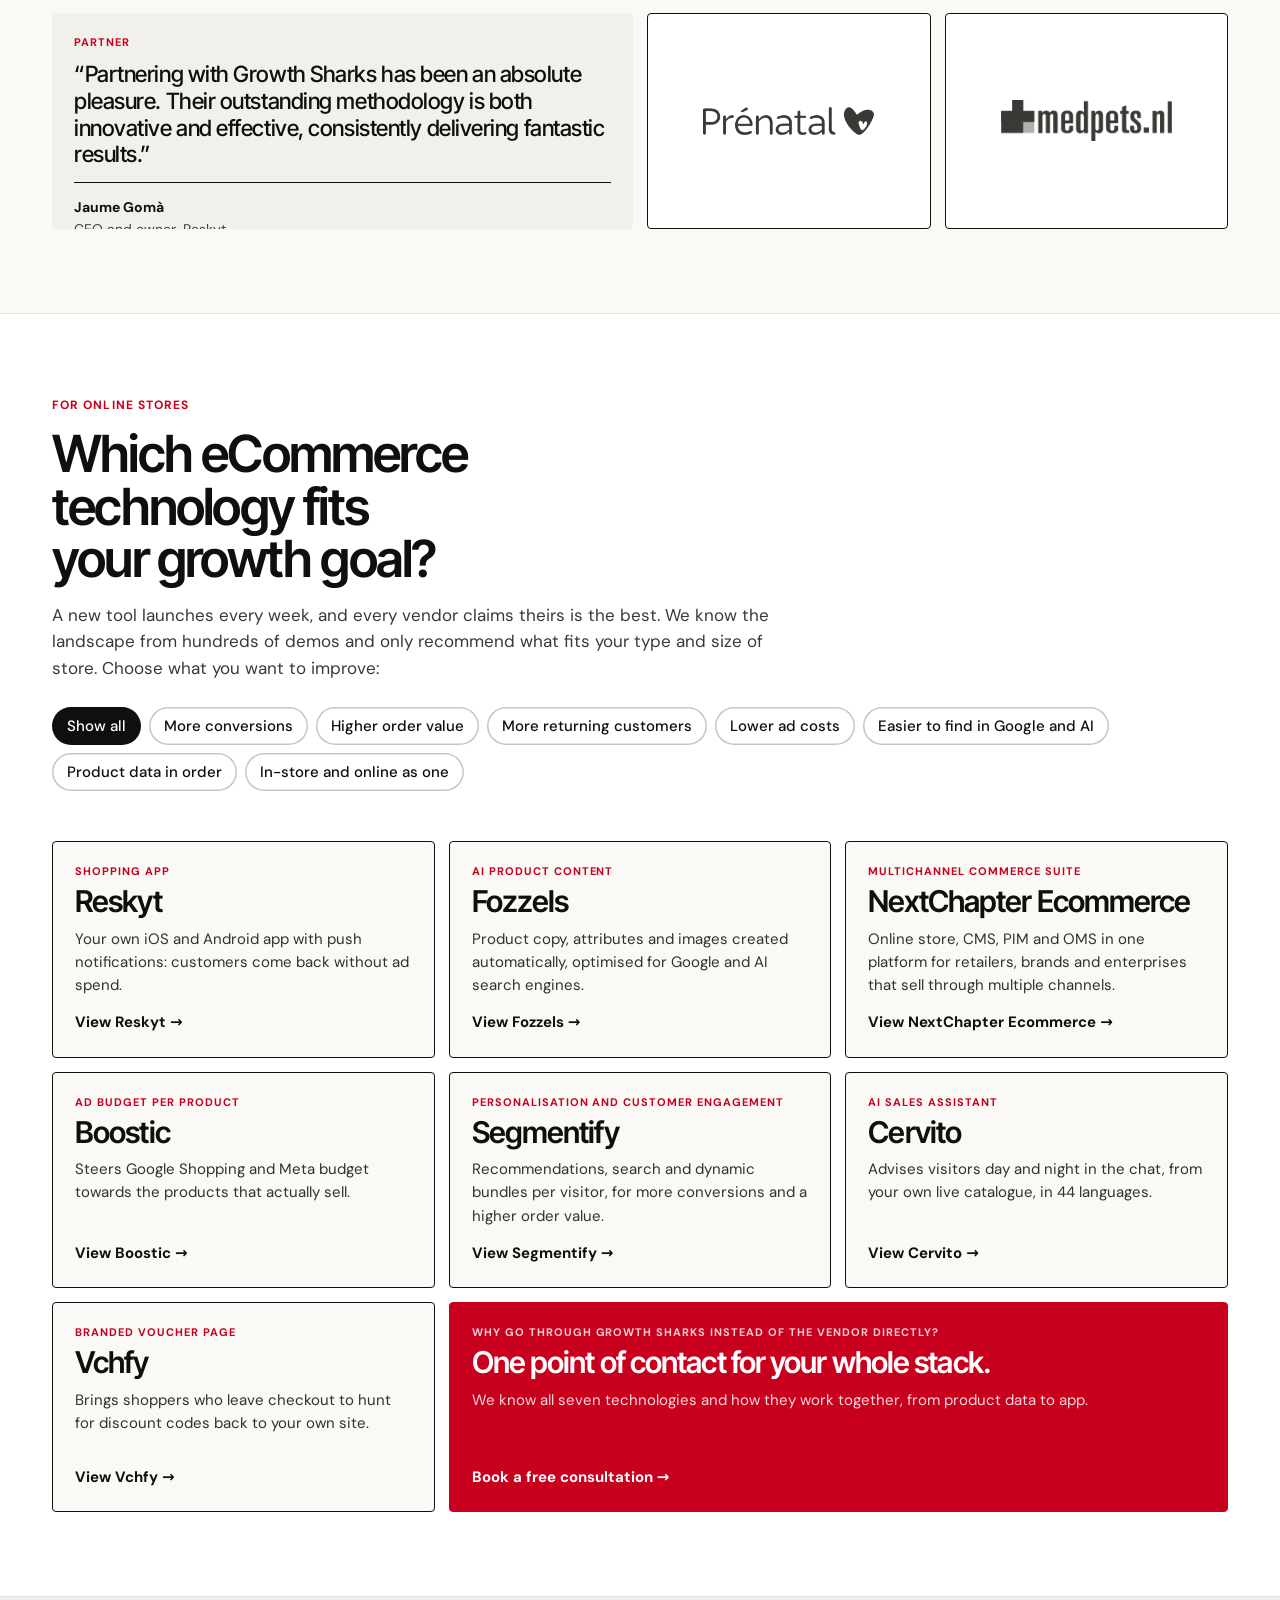
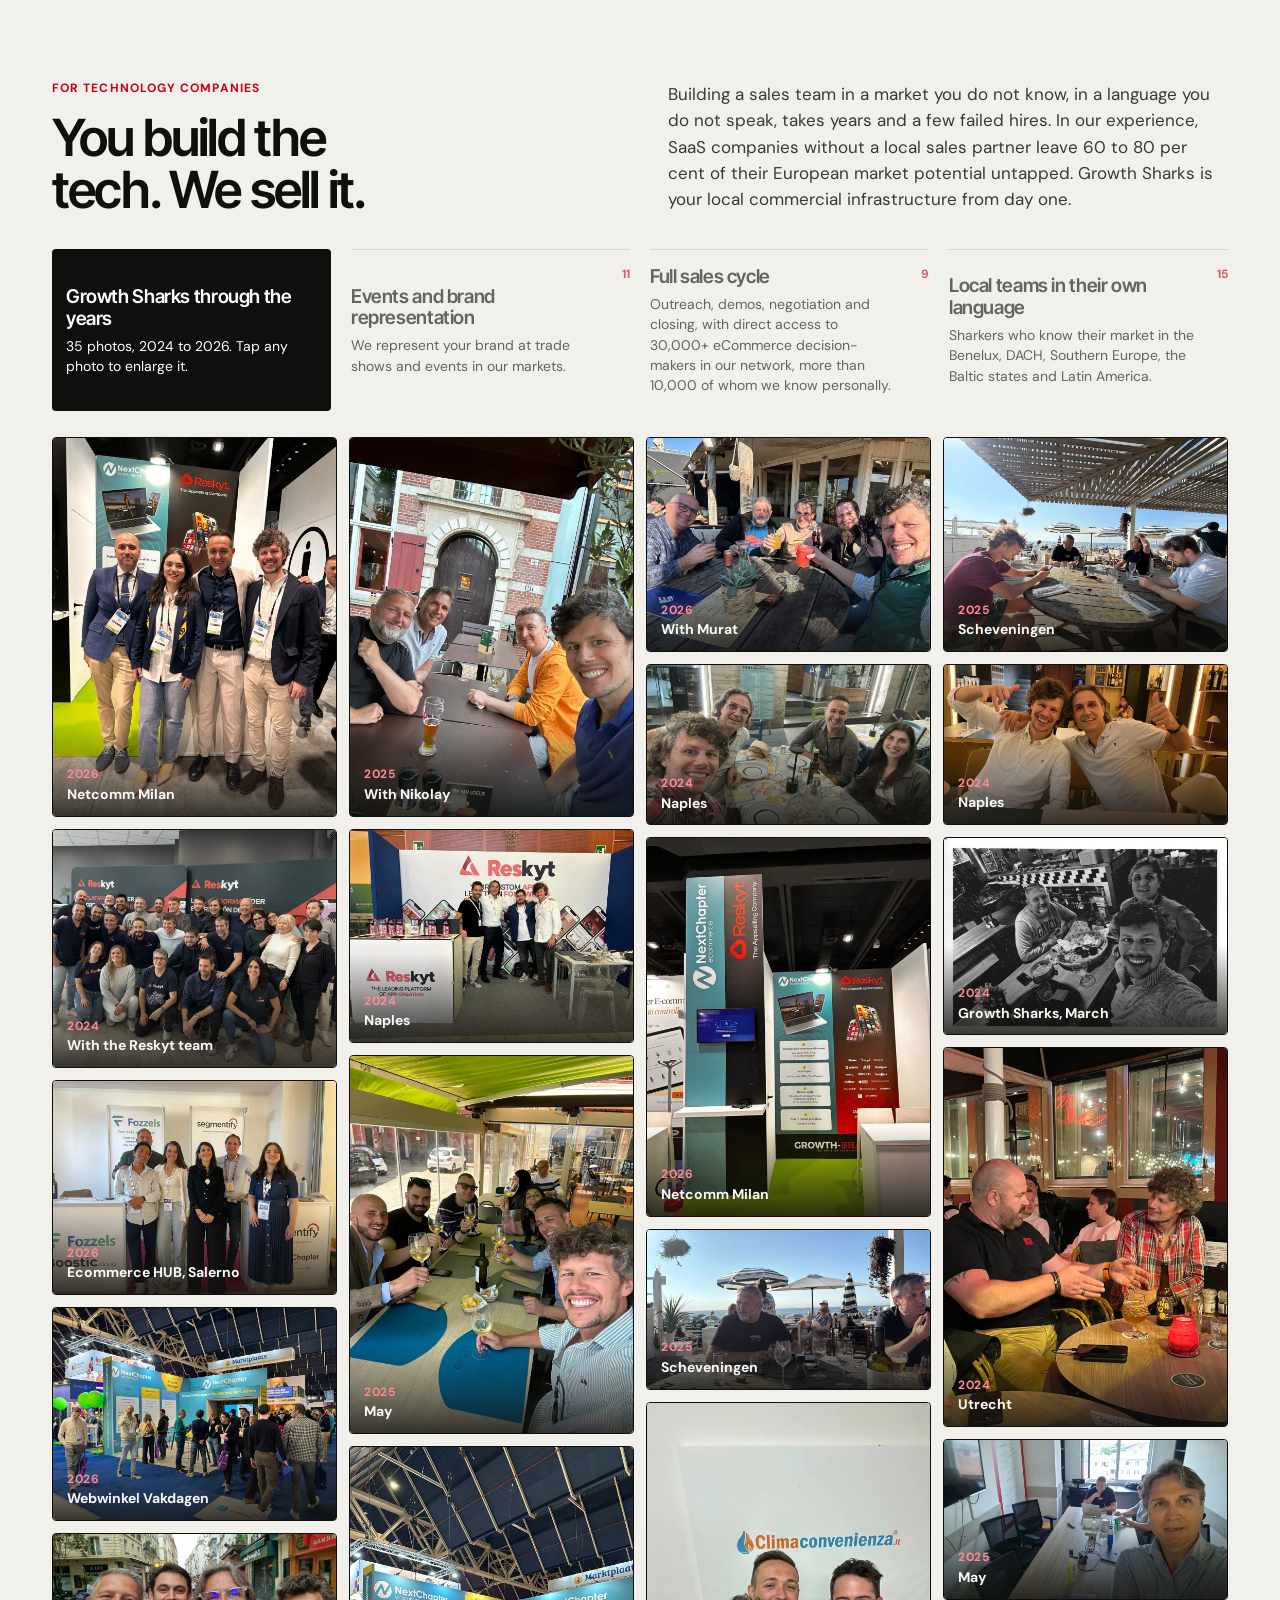
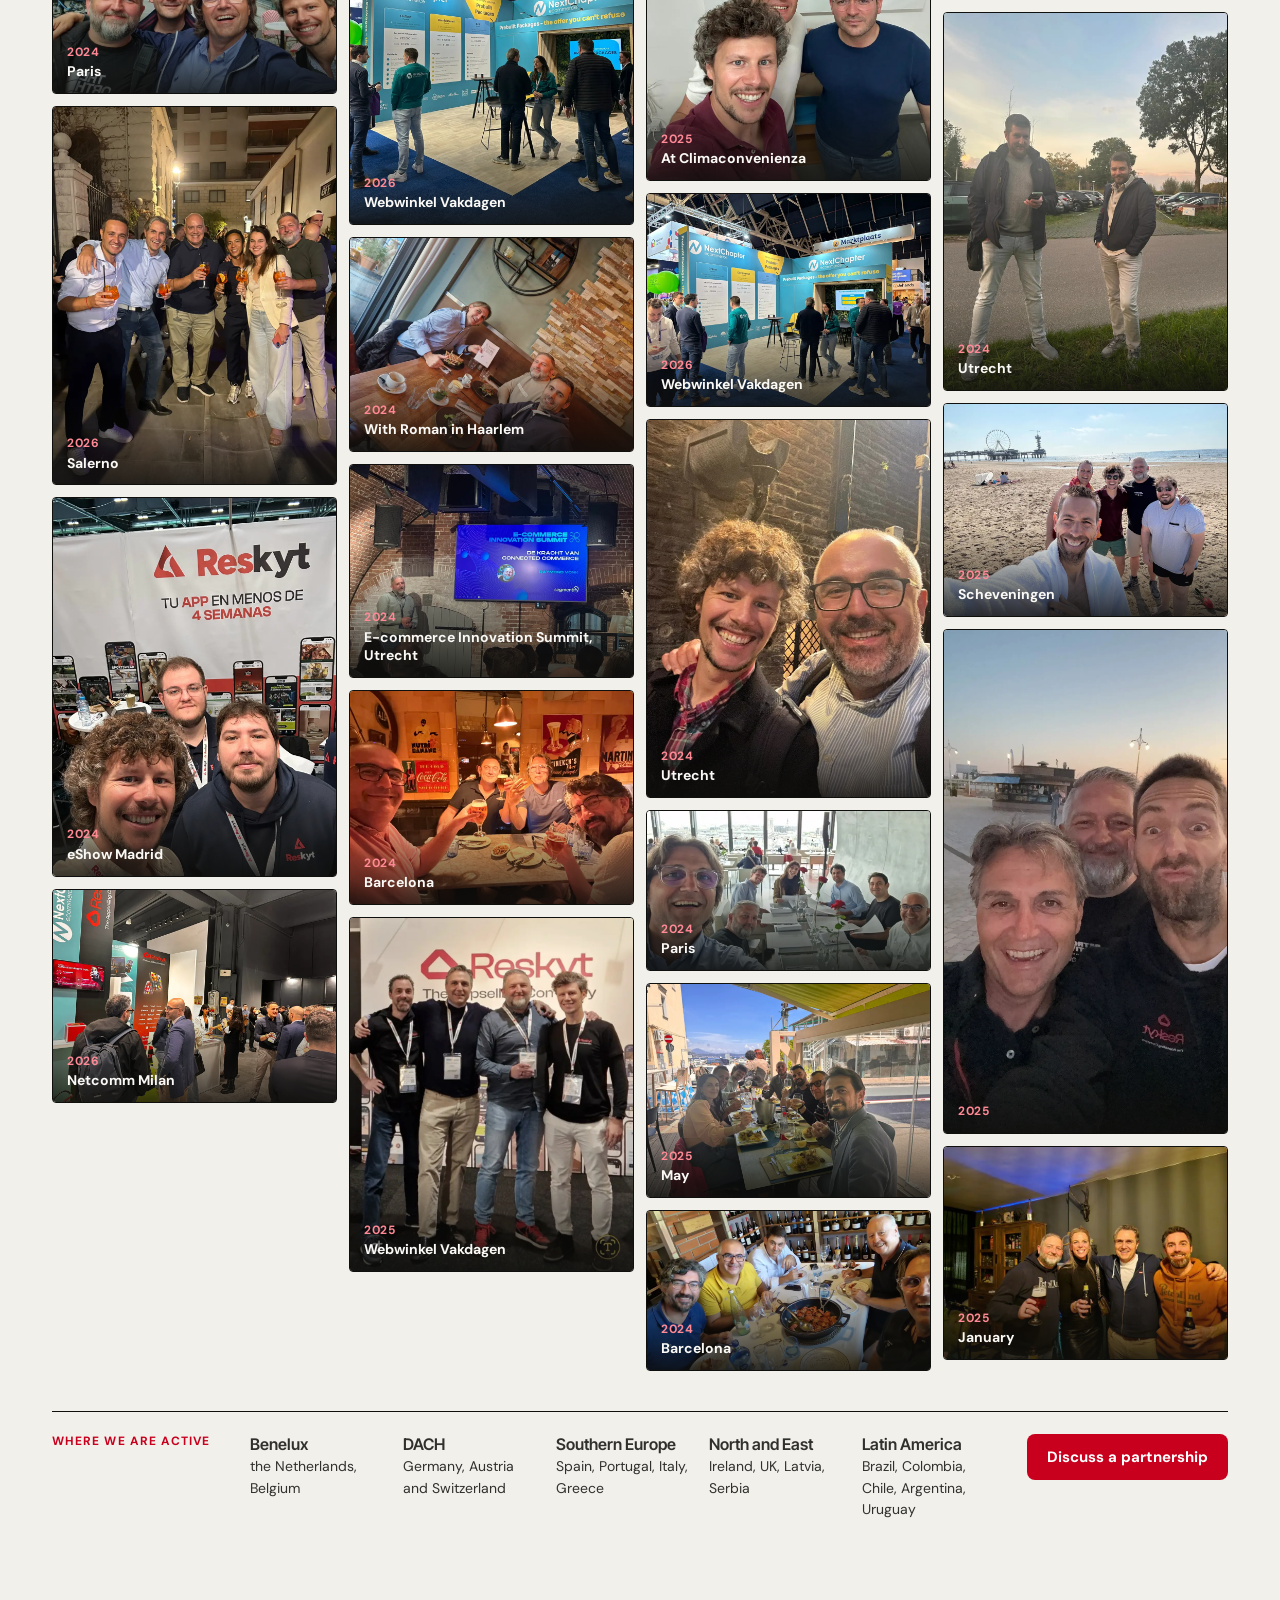
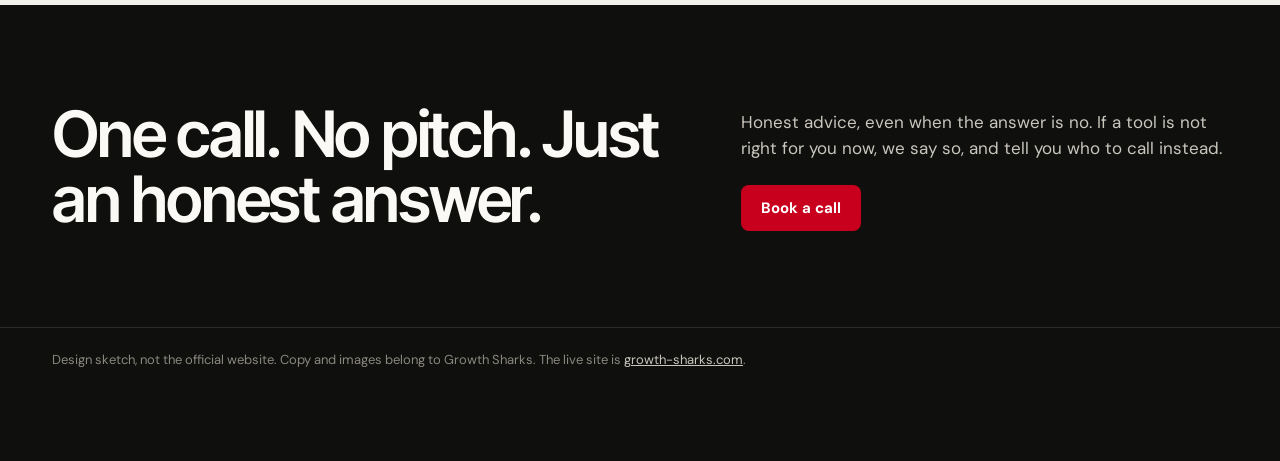
==== commit b34f727e: "Photo captions in the live-site style" ====
--- a/b-mosaic.html
+++ b/b-mosaic.html
@@ -60,7 +60,6 @@
 /* Proof wall as bordered tiles with a caption badge */
 .proof{background:var(--paper-2)}
 .wall2 figure{border:1.5px solid var(--ink);border-radius:4px;overflow:hidden}
-.wall2 figcaption{position:absolute;left:8px;bottom:8px;background:var(--ink);color:#fff;padding:5px 9px;border-radius:3px;max-width:calc(100% - 16px)}
 .tabs button.on{background:var(--ink);color:#fff;border-top-color:var(--ink);padding-left:14px;border-radius:4px}
 .tabs button.on i{color:var(--red-soft);right:12px}
 </style>
@@ -145,41 +144,41 @@
     <button type="button" data-show="local" aria-pressed="false"><b>Local teams in their own language</b><span>Sharkers who know their market in the Benelux, DACH, Southern Europe, the Baltic states and Latin America.</span><i>15</i></button>
   </div>
   <div class="wall2">
-    <figure data-tag="ev" data-year="2026"><button type="button" aria-label="Enlarge photo: Netcomm Milan, 2026"><img src="assets/img/proof/2026-35.webp" width="1100" height="1466" loading="lazy" alt="Netcomm Milan, 2026"></button><figcaption>Netcomm Milan, 2026</figcaption></figure>
-    <figure data-tag="sales" data-year="2024"><button type="button" aria-label="Enlarge photo: With the Reskyt team, November 2024"><img src="assets/img/proof/2024-07.webp" width="1100" height="924" loading="lazy" alt="With the Reskyt team, November 2024"></button><figcaption>With the Reskyt team, November 2024</figcaption></figure>
-    <figure data-tag="ev" data-year="2026"><button type="button" aria-label="Enlarge photo: Hub Salerno, September 2026"><img src="assets/img/proof/2026-33.webp" width="1100" height="826" loading="lazy" alt="Hub Salerno, September 2026"></button><figcaption>Hub Salerno, September 2026</figcaption></figure>
-    <figure data-tag="ev" data-year="2026"><button type="button" aria-label="Enlarge photo: Webwinkel Vakdagen, March 2026"><img src="assets/img/proof/2026-41.webp" width="1100" height="826" loading="lazy" alt="Webwinkel Vakdagen, March 2026"></button><figcaption>Webwinkel Vakdagen, March 2026</figcaption></figure>
-    <figure data-tag="sales" data-year="2024"><button type="button" aria-label="Enlarge photo: Paris, May 2024"><img src="assets/img/proof/2024-05.webp" width="1100" height="618" loading="lazy" alt="Paris, May 2024"></button><figcaption>Paris, May 2024</figcaption></figure>
-    <figure data-tag="local" data-year="2026"><button type="button" aria-label="Enlarge photo: Salerno, September 2026"><img src="assets/img/proof/2026-34.webp" width="1100" height="1466" loading="lazy" alt="Salerno, September 2026"></button><figcaption>Salerno, September 2026</figcaption></figure>
-    <figure data-tag="ev" data-year="2024"><button type="button" aria-label="Enlarge photo: eShow Madrid, 2024"><img src="assets/img/proof/2024-00.webp" width="1100" height="1466" loading="lazy" alt="eShow Madrid, 2024"></button><figcaption>eShow Madrid, 2024</figcaption></figure>
-    <figure data-tag="ev" data-year="2026"><button type="button" aria-label="Enlarge photo: Netcomm Milan, 2026"><img src="assets/img/proof/2026-36.webp" width="1100" height="826" loading="lazy" alt="Netcomm Milan, 2026"></button><figcaption>Netcomm Milan, 2026</figcaption></figure>
-    <figure data-tag="sales" data-year="2025"><button type="button" aria-label="Enlarge photo: May 2025"><img src="assets/img/proof/2025-24.webp" width="1100" height="1466" loading="lazy" alt="May 2025"></button><figcaption>May 2025</figcaption></figure>
-    <figure data-tag="ev" data-year="2024"><button type="button" aria-label="Enlarge photo: Naples, September 2024"><img src="assets/img/proof/2024-02.webp" width="1100" height="826" loading="lazy" alt="Naples, September 2024"></button><figcaption>Naples, September 2024</figcaption></figure>
-    <figure data-tag="local" data-year="2025"><button type="button" aria-label="Enlarge photo: May 2025"><img src="assets/img/proof/2025-30.webp" width="1100" height="1466" loading="lazy" alt="May 2025"></button><figcaption>May 2025</figcaption></figure>
-    <figure data-tag="ev" data-year="2026"><button type="button" aria-label="Enlarge photo: Webwinkel Vakdagen, March 2026"><img src="assets/img/proof/2026-42.webp" width="1100" height="1466" loading="lazy" alt="Webwinkel Vakdagen, March 2026"></button><figcaption>Webwinkel Vakdagen, March 2026</figcaption></figure>
-    <figure data-tag="sales" data-year="2024"><button type="button" aria-label="Enlarge photo: Haarlem, October 2024"><img src="assets/img/proof/2024-08.webp" width="1100" height="826" loading="lazy" alt="Haarlem, October 2024"></button><figcaption>Haarlem, October 2024</figcaption></figure>
-    <figure data-tag="ev" data-year="2024"><button type="button" aria-label="Enlarge photo: E-commerce Innovation Summit, Utrecht, October 2024"><img src="assets/img/proof/2024-11.webp" width="1100" height="826" loading="lazy" alt="E-commerce Innovation Summit, Utrecht, October 2024"></button><figcaption>E-commerce Innovation Summit, Utrecht, October 2024</figcaption></figure>
-    <figure data-tag="local" data-year="2024"><button type="button" aria-label="Enlarge photo: Barcelona, June 2024"><img src="assets/img/proof/2024-13.webp" width="1100" height="826" loading="lazy" alt="Barcelona, June 2024"></button><figcaption>Barcelona, June 2024</figcaption></figure>
-    <figure data-tag="ev" data-year="2025"><button type="button" aria-label="Enlarge photo: Webwinkel Vakdagen, 2025"><img src="assets/img/proof/2025-25.webp" width="800" height="998" loading="lazy" alt="Webwinkel Vakdagen, 2025"></button><figcaption>Webwinkel Vakdagen, 2025</figcaption></figure>
-    <figure data-tag="sales" data-year="2026"><button type="button" aria-label="Enlarge photo: March 2026"><img src="assets/img/proof/2026-32.webp" width="1100" height="826" loading="lazy" alt="March 2026"></button><figcaption>March 2026</figcaption></figure>
-    <figure data-tag="local" data-year="2024"><button type="button" aria-label="Enlarge photo: Naples, September 2024"><img src="assets/img/proof/2024-03.webp" width="1100" height="620" loading="lazy" alt="Naples, September 2024"></button><figcaption>Naples, September 2024</figcaption></figure>
-    <figure data-tag="ev" data-year="2026"><button type="button" aria-label="Enlarge photo: Netcomm Milan, 2026"><img src="assets/img/proof/2026-37.webp" width="1100" height="1466" loading="lazy" alt="Netcomm Milan, 2026"></button><figcaption>Netcomm Milan, 2026</figcaption></figure>
-    <figure data-tag="local" data-year="2025"><button type="button" aria-label="Enlarge photo: Scheveningen, 2025"><img src="assets/img/proof/2025-20.webp" width="1100" height="618" loading="lazy" alt="Scheveningen, 2025"></button><figcaption>Scheveningen, 2025</figcaption></figure>
-    <figure data-tag="sales" data-year="2025"><button type="button" aria-label="Enlarge photo: At Climaconvenienza, May 2025"><img src="assets/img/proof/2025-29.webp" width="1100" height="1466" loading="lazy" alt="At Climaconvenienza, May 2025"></button><figcaption>At Climaconvenienza, May 2025</figcaption></figure>
-    <figure data-tag="ev" data-year="2026"><button type="button" aria-label="Enlarge photo: Webwinkel Vakdagen, March 2026"><img src="assets/img/proof/2026-43.webp" width="1100" height="826" loading="lazy" alt="Webwinkel Vakdagen, March 2026"></button><figcaption>Webwinkel Vakdagen, March 2026</figcaption></figure>
-    <figure data-tag="local" data-year="2024"><button type="button" aria-label="Enlarge photo: Utrecht, October 2024"><img src="assets/img/proof/2024-09.webp" width="1100" height="1466" loading="lazy" alt="Utrecht, October 2024"></button><figcaption>Utrecht, October 2024</figcaption></figure>
-    <figure data-tag="sales" data-year="2024"><button type="button" aria-label="Enlarge photo: Paris, May 2024"><img src="assets/img/proof/2024-06.webp" width="1100" height="618" loading="lazy" alt="Paris, May 2024"></button><figcaption>Paris, May 2024</figcaption></figure>
-    <figure data-tag="local" data-year="2025"><button type="button" aria-label="Enlarge photo: May 2025"><img src="assets/img/proof/2025-31.webp" width="1100" height="826" loading="lazy" alt="May 2025"></button><figcaption>May 2025</figcaption></figure>
-    <figure data-tag="local" data-year="2024"><button type="button" aria-label="Enlarge photo: Barcelona, June 2024"><img src="assets/img/proof/2024-14.webp" width="1100" height="618" loading="lazy" alt="Barcelona, June 2024"></button><figcaption>Barcelona, June 2024</figcaption></figure>
-    <figure data-tag="local" data-year="2025"><button type="button" aria-label="Enlarge photo: Scheveningen, 2025"><img src="assets/img/proof/2025-22.webp" width="1100" height="826" loading="lazy" alt="Scheveningen, 2025"></button><figcaption>Scheveningen, 2025</figcaption></figure>
-    <figure data-tag="local" data-year="2024"><button type="button" aria-label="Enlarge photo: Naples, September 2024"><img src="assets/img/proof/2024-04.webp" width="1100" height="618" loading="lazy" alt="Naples, September 2024"></button><figcaption>Naples, September 2024</figcaption></figure>
-    <figure data-tag="sales" data-year="2024"><button type="button" aria-label="Enlarge photo: March 2024"><img src="assets/img/proof/2024-01.webp" width="1100" height="764" loading="lazy" alt="March 2024"></button><figcaption>March 2024</figcaption></figure>
-    <figure data-tag="local" data-year="2024"><button type="button" aria-label="Enlarge photo: Utrecht, October 2024"><img src="assets/img/proof/2024-12.webp" width="1100" height="1466" loading="lazy" alt="Utrecht, October 2024"></button><figcaption>Utrecht, October 2024</figcaption></figure>
-    <figure data-tag="sales" data-year="2025"><button type="button" aria-label="Enlarge photo: May 2025"><img src="assets/img/proof/2025-28.webp" width="1100" height="618" loading="lazy" alt="May 2025"></button><figcaption>May 2025</figcaption></figure>
-    <figure data-tag="local" data-year="2024"><button type="button" aria-label="Enlarge photo: Utrecht, October 2024"><img src="assets/img/proof/2024-10.webp" width="1100" height="1466" loading="lazy" alt="Utrecht, October 2024"></button><figcaption>Utrecht, October 2024</figcaption></figure>
-    <figure data-tag="local" data-year="2025"><button type="button" aria-label="Enlarge photo: Scheveningen, 2025"><img src="assets/img/proof/2025-21.webp" width="1100" height="826" loading="lazy" alt="Scheveningen, 2025"></button><figcaption>Scheveningen, 2025</figcaption></figure>
-    <figure data-tag="local" data-year="2025"><button type="button" aria-label="Enlarge photo: 2025"><img src="assets/img/proof/2025-15.webp" width="1100" height="1954" loading="lazy" alt="2025"></button><figcaption>2025</figcaption></figure>
-    <figure data-tag="local" data-year="2025"><button type="button" aria-label="Enlarge photo: January 2025"><img src="assets/img/proof/2025-23.webp" width="800" height="600" loading="lazy" alt="January 2025"></button><figcaption>January 2025</figcaption></figure>
+    <figure data-tag="ev" data-year="2026"><button type="button" aria-label="Enlarge photo: Netcomm Milan, 2026"><img src="assets/img/proof/2026-35.webp" width="1100" height="1466" loading="lazy" alt="Netcomm Milan (2026)"></button><figcaption><span>2026</span>Netcomm Milan</figcaption></figure>
+    <figure data-tag="sales" data-year="2024"><button type="button" aria-label="Enlarge photo: With the Reskyt team, 2024"><img src="assets/img/proof/2024-07.webp" width="1100" height="924" loading="lazy" alt="With the Reskyt team (2024)"></button><figcaption><span>2024</span>With the Reskyt team</figcaption></figure>
+    <figure data-tag="ev" data-year="2026"><button type="button" aria-label="Enlarge photo: Ecommerce HUB, Salerno, 2026"><img src="assets/img/proof/2026-33.webp" width="1100" height="826" loading="lazy" alt="Ecommerce HUB, Salerno (2026)"></button><figcaption><span>2026</span>Ecommerce HUB, Salerno</figcaption></figure>
+    <figure data-tag="ev" data-year="2026"><button type="button" aria-label="Enlarge photo: Webwinkel Vakdagen, 2026"><img src="assets/img/proof/2026-41.webp" width="1100" height="826" loading="lazy" alt="Webwinkel Vakdagen (2026)"></button><figcaption><span>2026</span>Webwinkel Vakdagen</figcaption></figure>
+    <figure data-tag="sales" data-year="2024"><button type="button" aria-label="Enlarge photo: Paris, 2024"><img src="assets/img/proof/2024-05.webp" width="1100" height="618" loading="lazy" alt="Paris (2024)"></button><figcaption><span>2024</span>Paris</figcaption></figure>
+    <figure data-tag="local" data-year="2026"><button type="button" aria-label="Enlarge photo: Salerno, 2026"><img src="assets/img/proof/2026-34.webp" width="1100" height="1466" loading="lazy" alt="Salerno (2026)"></button><figcaption><span>2026</span>Salerno</figcaption></figure>
+    <figure data-tag="ev" data-year="2024"><button type="button" aria-label="Enlarge photo: eShow Madrid, 2024"><img src="assets/img/proof/2024-00.webp" width="1100" height="1466" loading="lazy" alt="eShow Madrid (2024)"></button><figcaption><span>2024</span>eShow Madrid</figcaption></figure>
+    <figure data-tag="ev" data-year="2026"><button type="button" aria-label="Enlarge photo: Netcomm Milan, 2026"><img src="assets/img/proof/2026-36.webp" width="1100" height="826" loading="lazy" alt="Netcomm Milan (2026)"></button><figcaption><span>2026</span>Netcomm Milan</figcaption></figure>
+    <figure data-tag="sales" data-year="2025"><button type="button" aria-label="Enlarge photo: With Nikolay, 2025"><img src="assets/img/proof/2025-24.webp" width="1100" height="1466" loading="lazy" alt="With Nikolay (2025)"></button><figcaption><span>2025</span>With Nikolay</figcaption></figure>
+    <figure data-tag="ev" data-year="2024"><button type="button" aria-label="Enlarge photo: Naples, 2024"><img src="assets/img/proof/2024-02.webp" width="1100" height="826" loading="lazy" alt="Naples (2024)"></button><figcaption><span>2024</span>Naples</figcaption></figure>
+    <figure data-tag="local" data-year="2025"><button type="button" aria-label="Enlarge photo: May, 2025"><img src="assets/img/proof/2025-30.webp" width="1100" height="1466" loading="lazy" alt="May (2025)"></button><figcaption><span>2025</span>May</figcaption></figure>
+    <figure data-tag="ev" data-year="2026"><button type="button" aria-label="Enlarge photo: Webwinkel Vakdagen, 2026"><img src="assets/img/proof/2026-42.webp" width="1100" height="1466" loading="lazy" alt="Webwinkel Vakdagen (2026)"></button><figcaption><span>2026</span>Webwinkel Vakdagen</figcaption></figure>
+    <figure data-tag="sales" data-year="2024"><button type="button" aria-label="Enlarge photo: With Roman in Haarlem, 2024"><img src="assets/img/proof/2024-08.webp" width="1100" height="826" loading="lazy" alt="With Roman in Haarlem (2024)"></button><figcaption><span>2024</span>With Roman in Haarlem</figcaption></figure>
+    <figure data-tag="ev" data-year="2024"><button type="button" aria-label="Enlarge photo: E-commerce Innovation Summit, Utrecht, 2024"><img src="assets/img/proof/2024-11.webp" width="1100" height="826" loading="lazy" alt="E-commerce Innovation Summit, Utrecht (2024)"></button><figcaption><span>2024</span>E-commerce Innovation Summit, Utrecht</figcaption></figure>
+    <figure data-tag="local" data-year="2024"><button type="button" aria-label="Enlarge photo: Barcelona, 2024"><img src="assets/img/proof/2024-13.webp" width="1100" height="826" loading="lazy" alt="Barcelona (2024)"></button><figcaption><span>2024</span>Barcelona</figcaption></figure>
+    <figure data-tag="ev" data-year="2025"><button type="button" aria-label="Enlarge photo: Webwinkel Vakdagen, 2025"><img src="assets/img/proof/2025-25.webp" width="800" height="998" loading="lazy" alt="Webwinkel Vakdagen (2025)"></button><figcaption><span>2025</span>Webwinkel Vakdagen</figcaption></figure>
+    <figure data-tag="sales" data-year="2026"><button type="button" aria-label="Enlarge photo: With Murat, 2026"><img src="assets/img/proof/2026-32.webp" width="1100" height="826" loading="lazy" alt="With Murat (2026)"></button><figcaption><span>2026</span>With Murat</figcaption></figure>
+    <figure data-tag="local" data-year="2024"><button type="button" aria-label="Enlarge photo: Naples, 2024"><img src="assets/img/proof/2024-03.webp" width="1100" height="620" loading="lazy" alt="Naples (2024)"></button><figcaption><span>2024</span>Naples</figcaption></figure>
+    <figure data-tag="ev" data-year="2026"><button type="button" aria-label="Enlarge photo: Netcomm Milan, 2026"><img src="assets/img/proof/2026-37.webp" width="1100" height="1466" loading="lazy" alt="Netcomm Milan (2026)"></button><figcaption><span>2026</span>Netcomm Milan</figcaption></figure>
+    <figure data-tag="local" data-year="2025"><button type="button" aria-label="Enlarge photo: Scheveningen, 2025"><img src="assets/img/proof/2025-20.webp" width="1100" height="618" loading="lazy" alt="Scheveningen (2025)"></button><figcaption><span>2025</span>Scheveningen</figcaption></figure>
+    <figure data-tag="sales" data-year="2025"><button type="button" aria-label="Enlarge photo: At Climaconvenienza, 2025"><img src="assets/img/proof/2025-29.webp" width="1100" height="1466" loading="lazy" alt="At Climaconvenienza (2025)"></button><figcaption><span>2025</span>At Climaconvenienza</figcaption></figure>
+    <figure data-tag="ev" data-year="2026"><button type="button" aria-label="Enlarge photo: Webwinkel Vakdagen, 2026"><img src="assets/img/proof/2026-43.webp" width="1100" height="826" loading="lazy" alt="Webwinkel Vakdagen (2026)"></button><figcaption><span>2026</span>Webwinkel Vakdagen</figcaption></figure>
+    <figure data-tag="local" data-year="2024"><button type="button" aria-label="Enlarge photo: Utrecht, 2024"><img src="assets/img/proof/2024-09.webp" width="1100" height="1466" loading="lazy" alt="Utrecht (2024)"></button><figcaption><span>2024</span>Utrecht</figcaption></figure>
+    <figure data-tag="sales" data-year="2024"><button type="button" aria-label="Enlarge photo: Paris, 2024"><img src="assets/img/proof/2024-06.webp" width="1100" height="618" loading="lazy" alt="Paris (2024)"></button><figcaption><span>2024</span>Paris</figcaption></figure>
+    <figure data-tag="local" data-year="2025"><button type="button" aria-label="Enlarge photo: May, 2025"><img src="assets/img/proof/2025-31.webp" width="1100" height="826" loading="lazy" alt="May (2025)"></button><figcaption><span>2025</span>May</figcaption></figure>
+    <figure data-tag="local" data-year="2024"><button type="button" aria-label="Enlarge photo: Barcelona, 2024"><img src="assets/img/proof/2024-14.webp" width="1100" height="618" loading="lazy" alt="Barcelona (2024)"></button><figcaption><span>2024</span>Barcelona</figcaption></figure>
+    <figure data-tag="local" data-year="2025"><button type="button" aria-label="Enlarge photo: Scheveningen, 2025"><img src="assets/img/proof/2025-22.webp" width="1100" height="826" loading="lazy" alt="Scheveningen (2025)"></button><figcaption><span>2025</span>Scheveningen</figcaption></figure>
+    <figure data-tag="local" data-year="2024"><button type="button" aria-label="Enlarge photo: Naples, 2024"><img src="assets/img/proof/2024-04.webp" width="1100" height="618" loading="lazy" alt="Naples (2024)"></button><figcaption><span>2024</span>Naples</figcaption></figure>
+    <figure data-tag="sales" data-year="2024"><button type="button" aria-label="Enlarge photo: Growth Sharks, March, 2024"><img src="assets/img/proof/2024-01.webp" width="1100" height="764" loading="lazy" alt="Growth Sharks, March (2024)"></button><figcaption><span>2024</span>Growth Sharks, March</figcaption></figure>
+    <figure data-tag="local" data-year="2024"><button type="button" aria-label="Enlarge photo: Utrecht, 2024"><img src="assets/img/proof/2024-12.webp" width="1100" height="1466" loading="lazy" alt="Utrecht (2024)"></button><figcaption><span>2024</span>Utrecht</figcaption></figure>
+    <figure data-tag="sales" data-year="2025"><button type="button" aria-label="Enlarge photo: May, 2025"><img src="assets/img/proof/2025-28.webp" width="1100" height="618" loading="lazy" alt="May (2025)"></button><figcaption><span>2025</span>May</figcaption></figure>
+    <figure data-tag="local" data-year="2024"><button type="button" aria-label="Enlarge photo: Utrecht, 2024"><img src="assets/img/proof/2024-10.webp" width="1100" height="1466" loading="lazy" alt="Utrecht (2024)"></button><figcaption><span>2024</span>Utrecht</figcaption></figure>
+    <figure data-tag="local" data-year="2025"><button type="button" aria-label="Enlarge photo: Scheveningen, 2025"><img src="assets/img/proof/2025-21.webp" width="1100" height="826" loading="lazy" alt="Scheveningen (2025)"></button><figcaption><span>2025</span>Scheveningen</figcaption></figure>
+    <figure data-tag="local" data-year="2025"><button type="button" aria-label="Enlarge photo: 2025"><img src="assets/img/proof/2025-15.webp" width="1100" height="1954" loading="lazy" alt="2025"></button><figcaption><span>2025</span></figcaption></figure>
+    <figure data-tag="local" data-year="2025"><button type="button" aria-label="Enlarge photo: January, 2025"><img src="assets/img/proof/2025-23.webp" width="800" height="600" loading="lazy" alt="January (2025)"></button><figcaption><span>2025</span>January</figcaption></figure>
   </div>
   <div class="active">
     <p class="eyebrow">Where we are active</p>
--- a/base.css
+++ b/base.css
@@ -73,7 +73,9 @@
 .wall2 button{display:block;width:100%;padding:0;border:0;background:var(--paper-2);cursor:zoom-in;overflow:hidden}
 .wall2 img{width:100%;height:auto;transition:transform .25s,filter .25s}
 .wall2 button:hover img{transform:scale(1.03)}
-.wall2 figcaption{font:500 12px/1.3 var(--body);color:var(--ink-3);padding:7px 0 2px}
+.wall2 figcaption{position:absolute;left:0;right:0;bottom:0;padding:40px 14px 12px;background:linear-gradient(180deg,transparent,rgba(15,15,13,.82));color:#faf9f6;font:600 14px/1.35 var(--body);pointer-events:none}
+.wall2 figcaption span,.lb p span{display:block;font-size:12px;font-weight:600;letter-spacing:.06em;color:#ff8a96;margin-bottom:2px}
+.lb p span{display:inline;margin:0 8px 0 0;font-size:inherit;letter-spacing:0}
 .active{margin-top:40px;padding-top:22px;border-top:1.5px solid currentColor;display:grid;grid-template-columns:170px 1fr auto;gap:28px;align-items:start}
 .active ul{display:grid;grid-template-columns:repeat(5,1fr);gap:16px;font-size:14px;opacity:.85}
 .active li b{display:block;font:600 16px var(--head);margin-bottom:2px;opacity:1}
@@ -82,7 +84,7 @@
 .lb.show{display:flex}
 .lb img{max-width:100%;max-height:calc(100vh - 150px);width:auto;height:auto}
 .lb p{position:absolute;left:0;right:0;bottom:22px;text-align:center;color:#fff;font:500 15px var(--body)}
-.lb p span{opacity:.6;margin-left:12px}
+.lb p i{font-style:normal;opacity:.6;margin-left:12px}
 .lb button{position:absolute;background:none;border:0;color:#fff;font:400 34px/1 var(--body);cursor:pointer;padding:14px;opacity:.75}
 .lb button:hover{opacity:1}
 .lb .x{right:10px;top:8px}
@@ -142,6 +144,7 @@
   .tabs{grid-template-columns:1fr 1fr}
   .wall2{column-count:2;column-gap:8px}
   .wall2 figure{margin-bottom:8px}
+  .wall2 figcaption{padding:28px 10px 9px;font-size:13px}
   .active{grid-template-columns:1fr;gap:14px}
   .active ul{grid-template-columns:1fr 1fr}
   .lb{padding:50px 8px}
